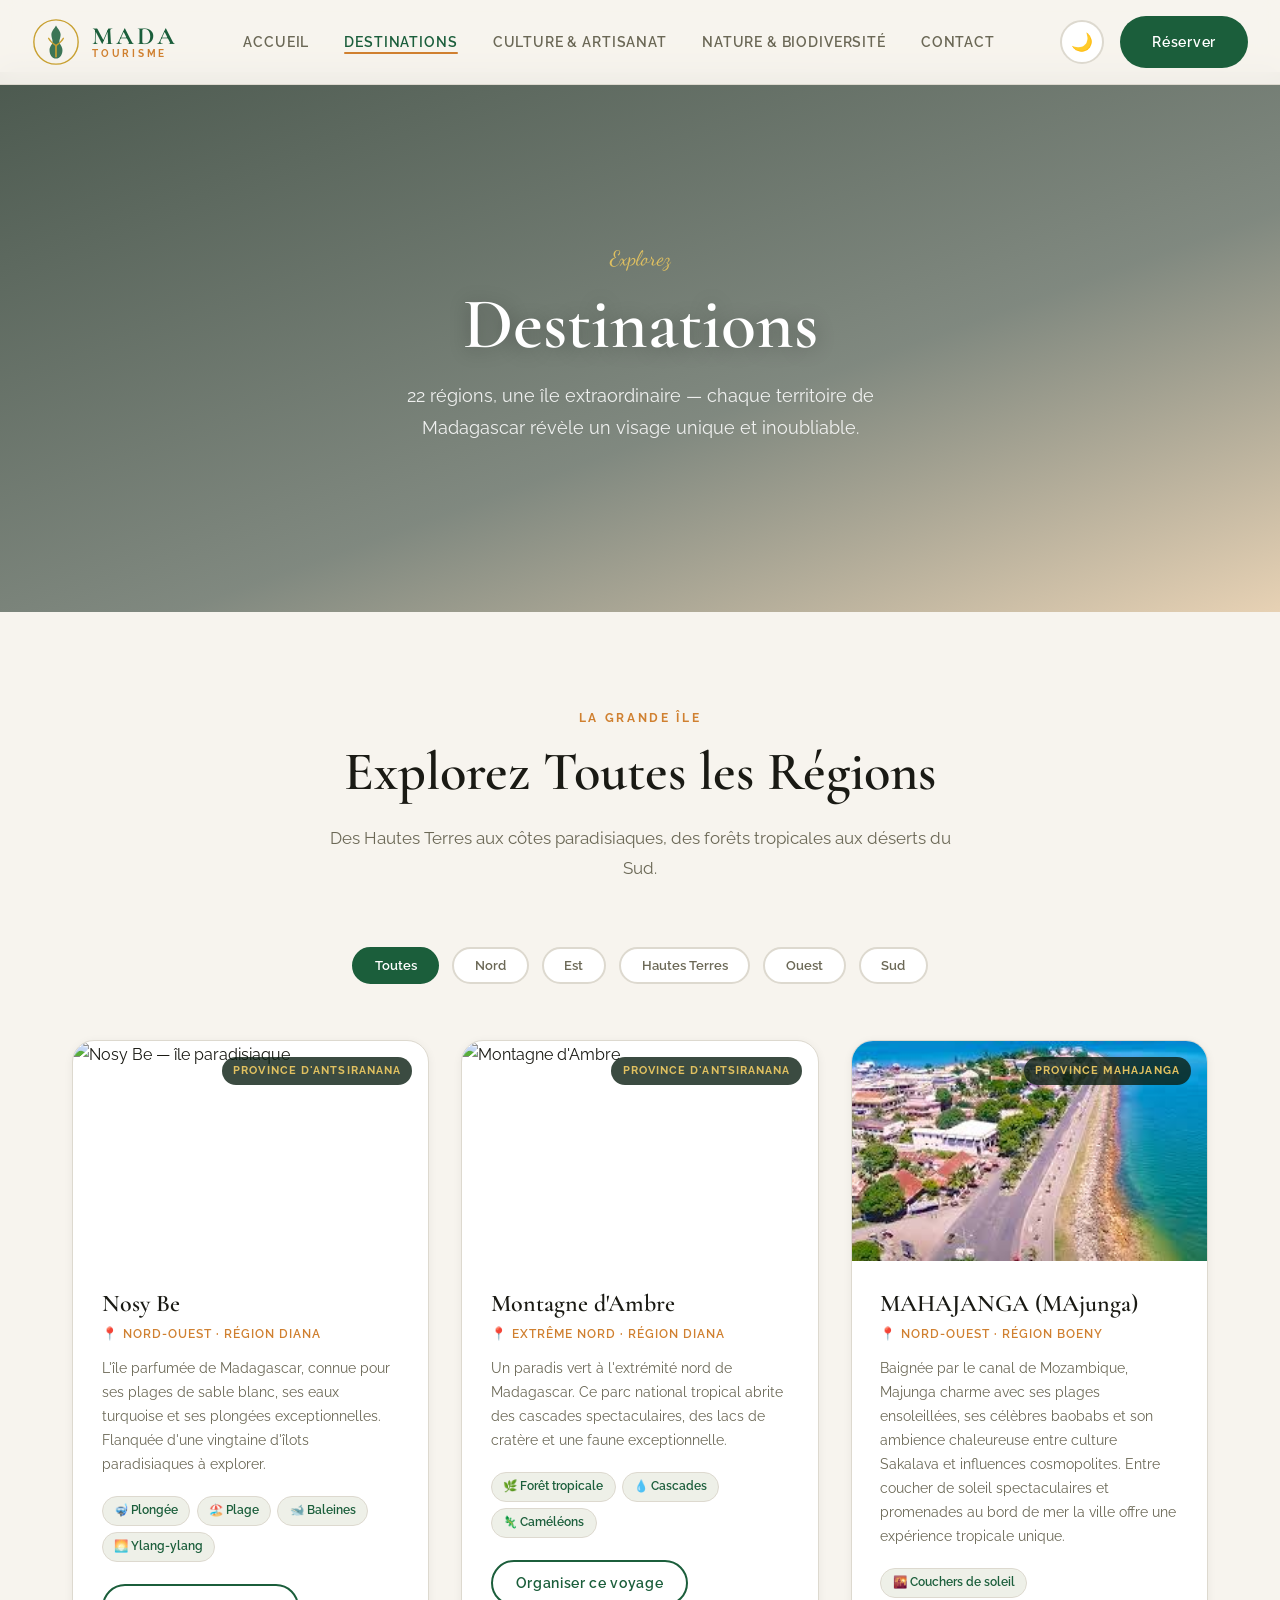
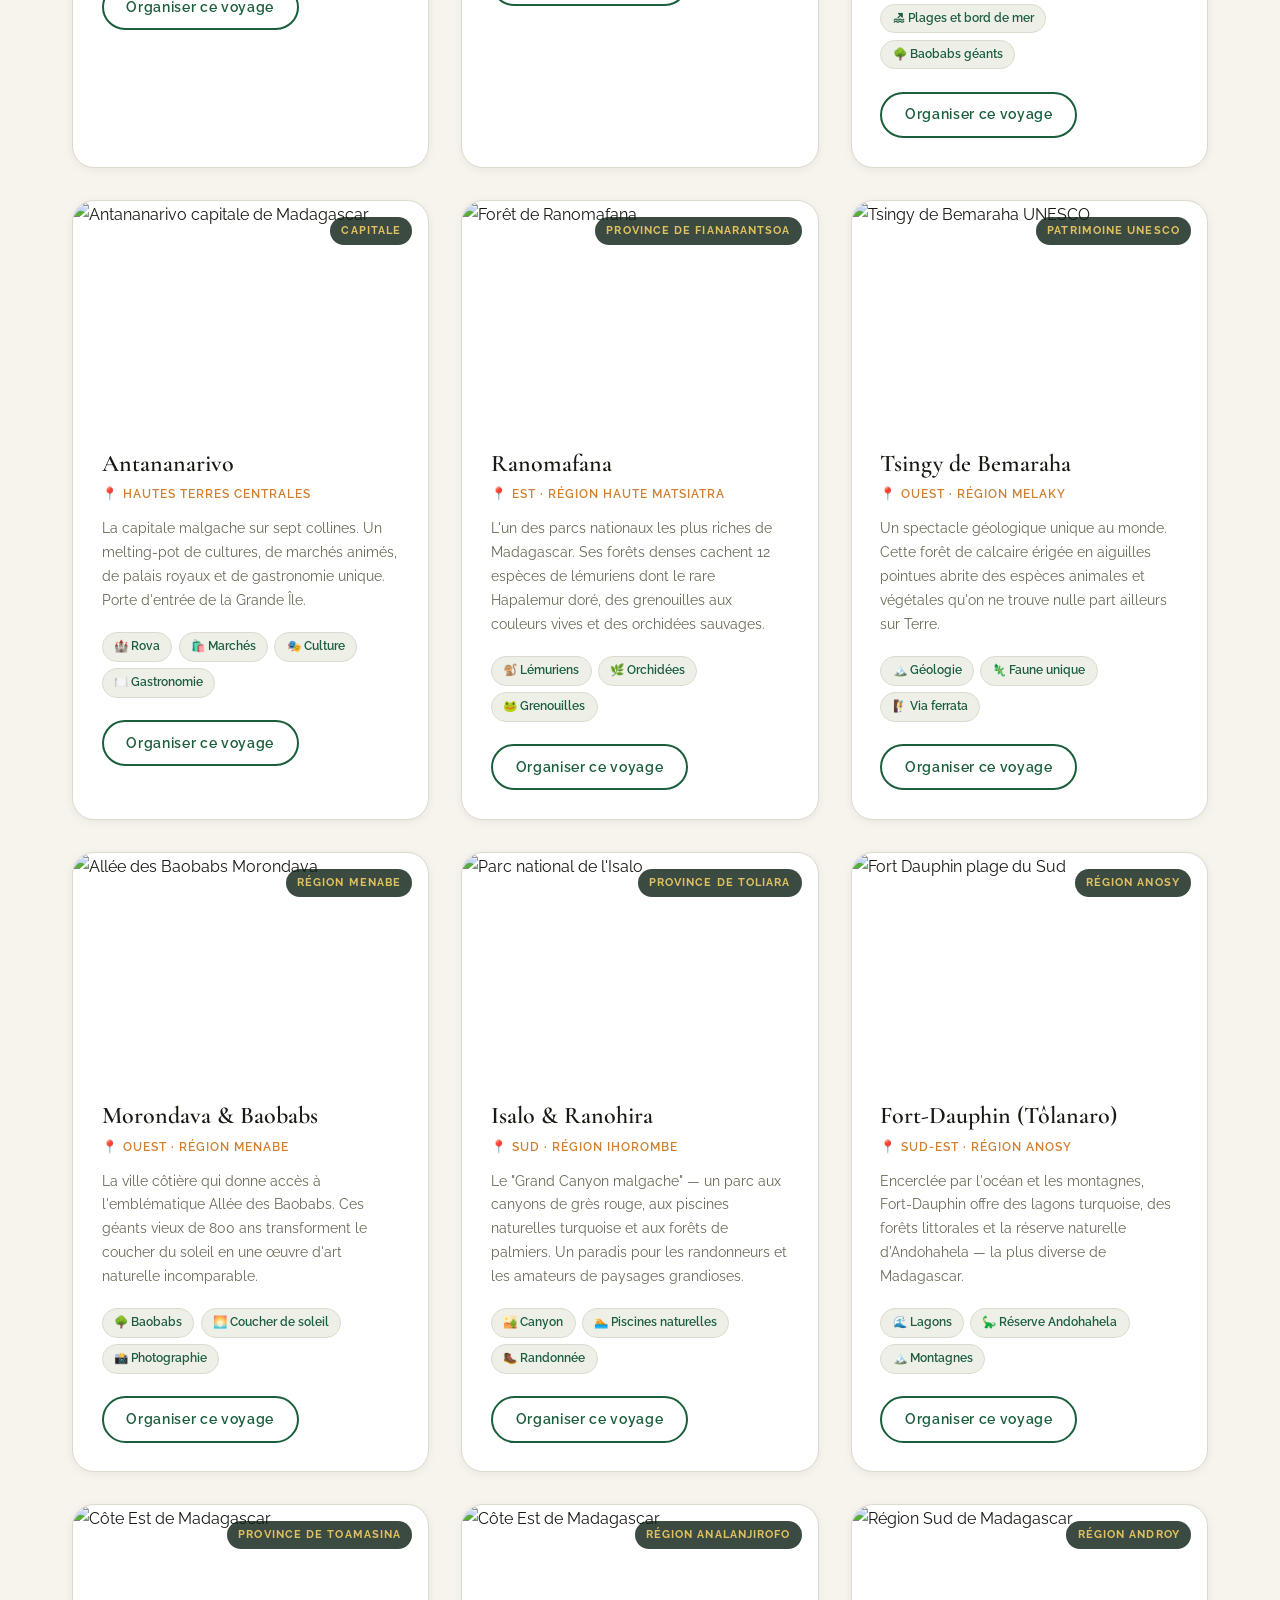
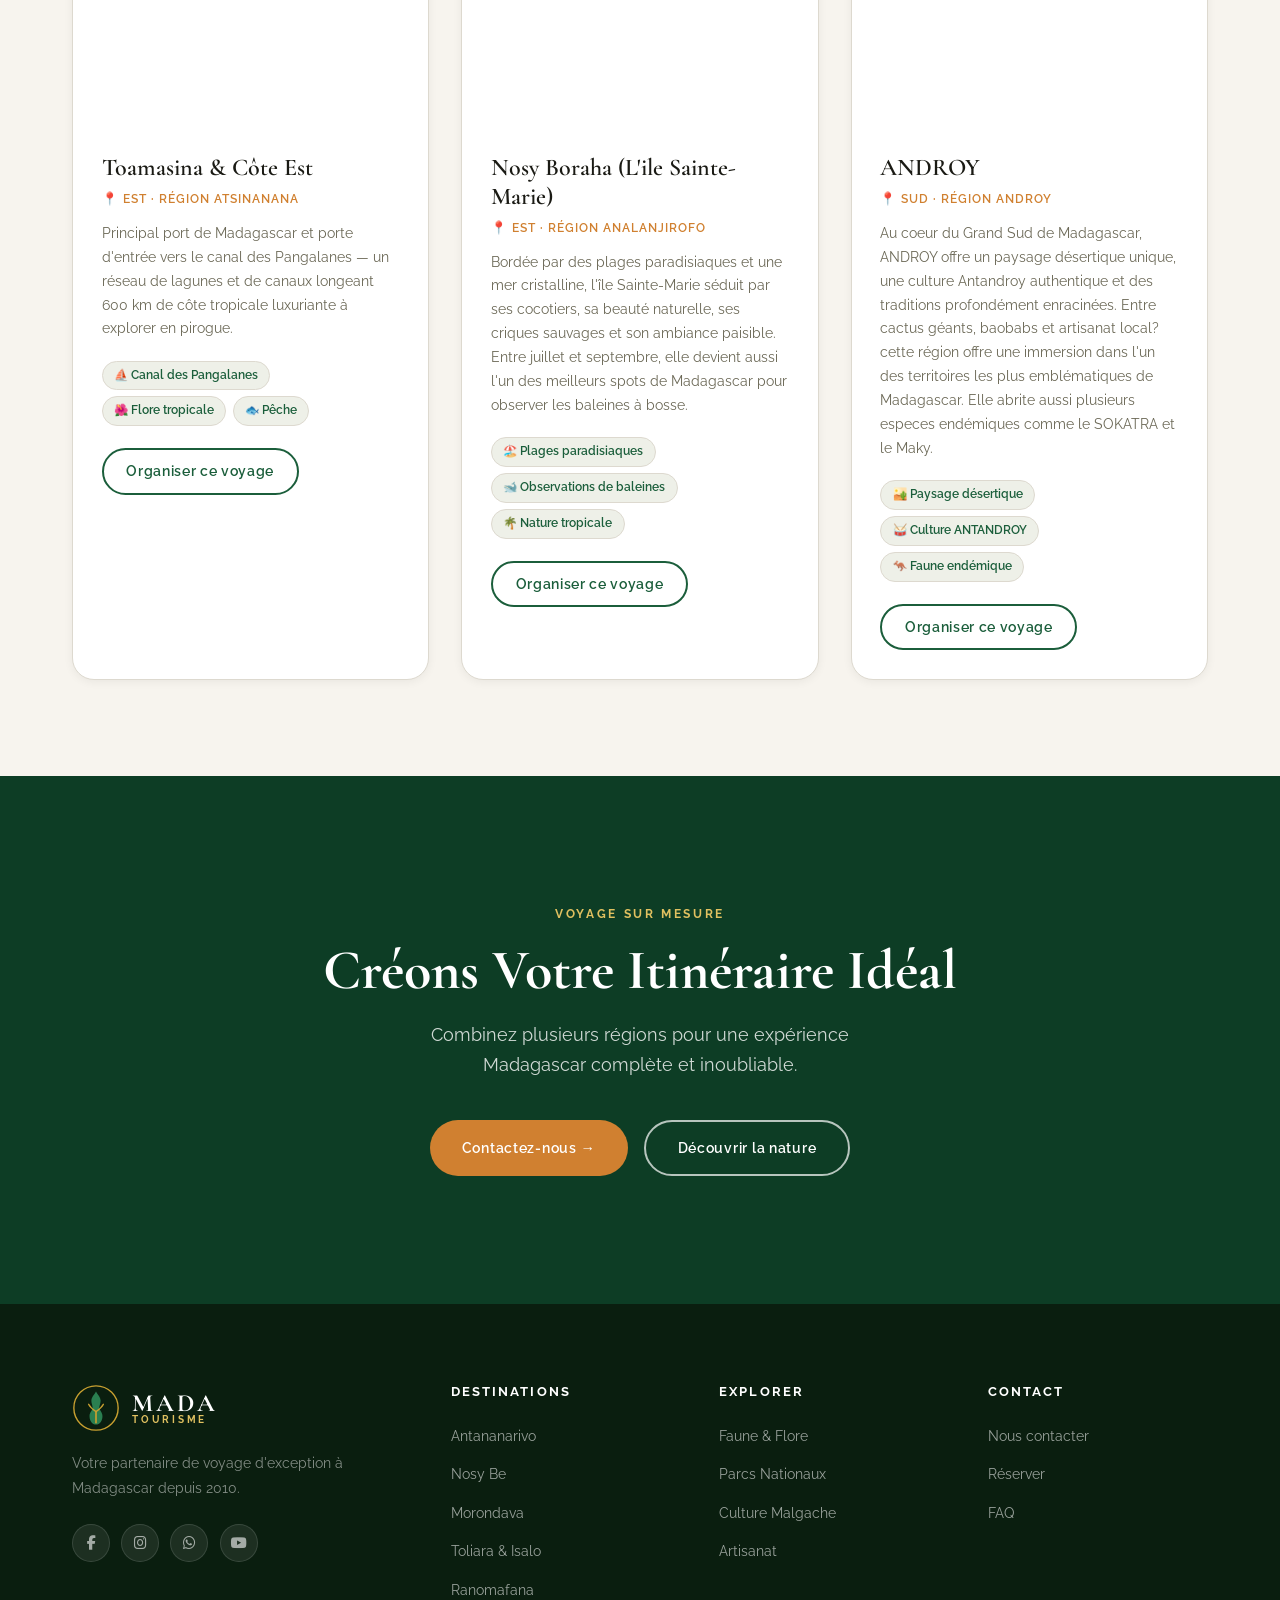
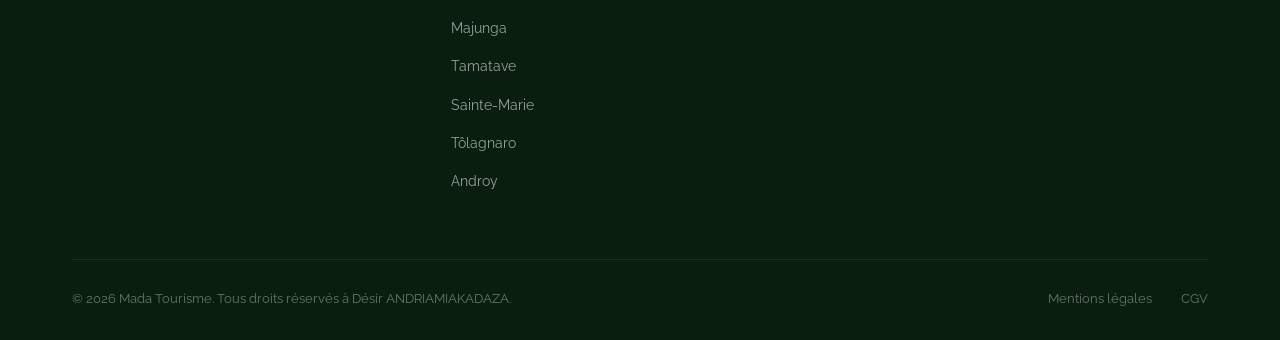
==== Destination.html @ 61770e28 "Add files via upload" ====
<!DOCTYPE html>
<html lang="fr" data-theme="light">
<head>
  <meta charset="UTF-8" />
  <meta name="viewport" content="width=device-width, initial-scale=1.0" />
  <meta name="description" content="Découvrez les 22 régions de Madagascar — paysages, cultures et aventures de chaque coin de la Grande Île." />
  <title>Destinations — Mada Tourisme</title>
  <link rel="stylesheet" href="Style.css" />
  <link rel="stylesheet" href="https://cdnjs.cloudflare.com/ajax/libs/font-awesome/6.5.0/css/all.min.css">
</head>
<body>

  <!-- ======= NAVBAR ======= -->
  <nav class="navbar">
    <div class="navbar-inner">
      <a href="index.html" class="logo">
        <svg class="logo-icon" viewBox="0 0 52 52" fill="none" xmlns="http://www.w3.org/2000/svg">
          <circle cx="26" cy="26" r="24" stroke="var(--gold)" stroke-width="1.5" fill="none"/>
          <path d="M26 8 C28 12 31 14 31 18 C31 22 29 24 30 27 C31 30 33 31 33 35 C33 40 30 44 26 44 C22 44 19 40 19 35 C19 31 21 30 22 27 C23 24 21 22 21 18 C21 14 24 12 26 8Z" fill="var(--primary)" opacity="0.85"/>
          <line x1="26" y1="42" x2="26" y2="30" stroke="var(--gold)" stroke-width="1.8" stroke-linecap="round"/>
          <path d="M26 30 C26 30 20 26 18 22" stroke="var(--gold)" stroke-width="1.5" stroke-linecap="round" fill="none"/>
          <path d="M26 30 C26 30 32 26 34 22" stroke="var(--gold)" stroke-width="1.5" stroke-linecap="round" fill="none"/>
        </svg>
        <div class="logo-text">
          <span class="logo-main">MADA</span>
          <span class="logo-sub">Tourisme</span>
        </div>
      </a>
      <ul class="nav-links">
        <li><a href="index.html">Accueil</a></li>
        <li><a href="destinations.html" class="active">Destinations</a></li>
        <li><a href="culture.html">Culture &amp; Artisanat</a></li>
        <li><a href="nature.html">Nature &amp; Biodiversité</a></li>
        <li><a href="contact.html">Contact</a></li>
      </ul>
      <div class="nav-actions">
        <button class="theme-toggle" aria-label="Mode nuit">🌙</button>
        <a href="contact.html" class="btn btn-primary">Réserver</a>
        <button class="menu-toggle"><span></span><span></span><span></span></button>
      </div>
    </div>
  </nav>

  <nav class="mobile-menu">
    <a href="index.html">Accueil</a>
    <a href="destinations.html" class="active">Destinations</a>
    <a href="culture.html">Culture &amp; Artisanat</a>
    <a href="nature.html">Nature &amp; Biodiversité</a>
    <a href="contact.html">Contact &amp; Réserver</a>
    <button class="theme-toggle" style="margin-top:1rem;">🌙</button>
  </nav>

  <!-- ======= HERO ======= -->
  <header class="page-hero">
    <div class="page-hero-bg" style="background-image:url('https://images.unsplash.com/photo-1547471080-7cc2caa01a7e?w=1920&q=85');"></div>
    <div class="page-hero-overlay"></div>
    <div class="page-hero-content">
      <span class="script-text">Explorez</span>
      <h1>Destinations</h1>
      <p>22 régions, une île extraordinaire — chaque territoire de Madagascar révèle un visage unique et inoubliable.</p>
    </div>
  </header>

  <!-- ======= REGIONS SECTION ======= -->
  <section class="regions-section">
    <div class="container">
      <div class="section-header reveal">
        <span class="section-label">La Grande Île</span>
        <h2 class="section-title">Explorez Toutes les Régions</h2>
        <p class="section-desc">Des Hautes Terres aux côtes paradisiaques, des forêts tropicales aux déserts du Sud.</p>
      </div>

      <!-- Filter Buttons -->
      <div class="regions-filter reveal">
        <button class="filter-btn active" data-filter="all">Toutes</button>
        <button class="filter-btn" data-filter="nord">Nord</button>
        <button class="filter-btn" data-filter="est">Est</button>
        <button class="filter-btn" data-filter="hautes-terres">Hautes Terres</button>
        <button class="filter-btn" data-filter="ouest">Ouest</button>
        <button class="filter-btn" data-filter="sud">Sud</button>
      </div>

      <div class="regions-grid">

        <!-- DIANA — Nosy Be -->
        <article class="region-card reveal" data-region="nord" id="nosy-be">
          <div class="region-img-wrap">
            <img src="https://images.unsplash.com/photo-1507525428034-b723cf961d3e?w=700&q=80"
                 alt="Nosy Be — île paradisiaque" class="region-img" loading="lazy" />
            <span class="region-province-badge">Province d'Antsiranana</span>
          </div>
          <div class="region-body">
            <h3 class="region-name">Nosy Be</h3>
            <p class="region-location">📍 Nord-Ouest · Région DIANA</p>
            <p class="region-desc">L'île parfumée de Madagascar, connue pour ses plages de sable blanc, ses eaux turquoise et ses plongées exceptionnelles. Flanquée d'une vingtaine d'îlots paradisiaques à explorer.</p>
            <div class="region-highlights">
              <span class="highlight-tag">🤿 Plongée</span>
              <span class="highlight-tag">🏖️ Plage</span>
              <span class="highlight-tag">🐋 Baleines</span>
              <span class="highlight-tag">🌅 Ylang-ylang</span>
            </div>
            <a href="contact.html" class="btn btn-outline-dark" style="font-size:0.85rem;padding:0.6rem 1.4rem;">Organiser ce voyage</a>
          </div>
        </article>

        <!-- Montagne d'Ambre -->
        <article class="region-card reveal reveal-delay-1" data-region="nord">
          <div class="region-img-wrap">
            <img src="https://ndaoitravel.com/wp-content/uploads/2017/12/EmiraldSea-CapAmbr-Corier21.jpg"
                 alt="Montagne d'Ambre" class="region-img" loading="lazy" />
            <span class="region-province-badge">Province d'Antsiranana</span>
          </div>
          <div class="region-body">
            <h3 class="region-name">Montagne d'Ambre</h3>
            <p class="region-location">📍 Extrême Nord · Région DIANA</p>
            <p class="region-desc">Un paradis vert à l'extrémité nord de Madagascar. Ce parc national tropical abrite des cascades spectaculaires, des lacs de cratère et une faune exceptionnelle.</p>
            <div class="region-highlights">
              <span class="highlight-tag">🌿 Forêt tropicale</span>
              <span class="highlight-tag">💧 Cascades</span>
              <span class="highlight-tag">🦎 Caméléons</span>
            </div>
            <a href="contact.html" class="btn btn-outline-dark" style="font-size:0.85rem;padding:0.6rem 1.4rem;">Organiser ce voyage</a>
          </div>
        </article>

         <!-- MAHAJANGA -->
        <article class="region-card reveal reveal-delay-1" data-region="nord">
          <div class="region-img-wrap">
            <img src="[data-uri]"
                 alt="Mahajanga" class="region-img" loading="lazy" />
            <span class="region-province-badge">Province MAHAJANGA</span>
          </div>
          <div class="region-body">
            <h3 class="region-name">MAHAJANGA (MAjunga)</h3>
            <p class="region-location">📍 Nord-Ouest · Région Boeny</p>
            <p class="region-desc">Baignée par le canal de Mozambique, Majunga charme avec ses plages ensoleillées, ses célèbres baobabs et son ambience chaleureuse entre culture Sakalava et influences cosmopolites. Entre coucher de soleil spectaculaires et promenades au bord de mer la ville offre une expérience tropicale unique.</p>
            <div class="region-highlights">
              <span class="highlight-tag">🌇 Couchers de soleil</span>
              <span class="highlight-tag">🏖 Plages et bord de mer</span>
              <span class="highlight-tag">🌳 Baobabs géants</span>
            </div>
            <a href="contact.html" class="btn btn-outline-dark" style="font-size:0.85rem;padding:0.6rem 1.4rem;">Organiser ce voyage</a>
          </div>
        </article>

        <!-- Antananarivo -->
        <article class="region-card reveal reveal-delay-2" data-region="hautes-terres">
          <div class="region-img-wrap">
            <img src="https://progranit.mg/wp-content/uploads/2015/03/Rova-Manjakamiadana-Antananarivo.jpg"
                 alt="Antananarivo capitale de Madagascar" class="region-img" loading="lazy" />
            <span class="region-province-badge">Capitale</span>
          </div>
          <div class="region-body">
            <h3 class="region-name">Antananarivo</h3>
            <p class="region-location">📍 Hautes Terres Centrales</p>
            <p class="region-desc">La capitale malgache sur sept collines. Un melting-pot de cultures, de marchés animés, de palais royaux et de gastronomie unique. Porte d'entrée de la Grande Île.</p>
            <div class="region-highlights">
              <span class="highlight-tag">🏰 Rova</span>
              <span class="highlight-tag">🛍️ Marchés</span>
              <span class="highlight-tag">🎭 Culture</span>
              <span class="highlight-tag">🍽️ Gastronomie</span>
            </div>
            <a href="contact.html" class="btn btn-outline-dark" style="font-size:0.85rem;padding:0.6rem 1.4rem;">Organiser ce voyage</a>
          </div>
        </article>

        <!-- Ranomafana -->
        <article class="region-card reveal" data-region="est">
          <div class="region-img-wrap">
            <img src="https://nws.ams3.cdn.digitaloceanspaces.com/content/5A33D1474A94741A998AA72B8C722C9B/1355-2048.webp"
                 alt="Forêt de Ranomafana" class="region-img" loading="lazy" />
            <span class="region-province-badge">Province de Fianarantsoa</span>
          </div>
          <div class="region-body">
            <h3 class="region-name">Ranomafana</h3>
            <p class="region-location">📍 Est · Région Haute Matsiatra</p>
            <p class="region-desc">L'un des parcs nationaux les plus riches de Madagascar. Ses forêts denses cachent 12 espèces de lémuriens dont le rare Hapalemur doré, des grenouilles aux couleurs vives et des orchidées sauvages.</p>
            <div class="region-highlights">
              <span class="highlight-tag">🐒 Lémuriens</span>
              <span class="highlight-tag">🌿 Orchidées</span>
              <span class="highlight-tag">🐸 Grenouilles</span>
            </div>
            <a href="contact.html" class="btn btn-outline-dark" style="font-size:0.85rem;padding:0.6rem 1.4rem;">Organiser ce voyage</a>
          </div>
        </article>

        <!-- Tsingy de Bemaraha -->
        <article class="region-card reveal reveal-delay-1" data-region="ouest" id="bemaraha">
          <div class="region-img-wrap">
            <img src="https://media.matoketours.nl/wordpress/full/iStock-516398469.jpg"
                 alt="Tsingy de Bemaraha UNESCO" class="region-img" loading="lazy" />
            <span class="region-province-badge">Patrimoine UNESCO</span>
          </div>
          <div class="region-body">
            <h3 class="region-name">Tsingy de Bemaraha</h3>
            <p class="region-location">📍 Ouest · Région Melaky</p>
            <p class="region-desc">Un spectacle géologique unique au monde. Cette forêt de calcaire érigée en aiguilles pointues abrite des espèces animales et végétales qu'on ne trouve nulle part ailleurs sur Terre.</p>
            <div class="region-highlights">
              <span class="highlight-tag">🏔️ Géologie</span>
              <span class="highlight-tag">🦎 Faune unique</span>
              <span class="highlight-tag">🧗 Via ferrata</span>
            </div>
            <a href="contact.html" class="btn btn-outline-dark" style="font-size:0.85rem;padding:0.6rem 1.4rem;">Organiser ce voyage</a>
          </div>
        </article>

        <!-- Morondava & Baobabs -->
        <article class="region-card reveal reveal-delay-2" data-region="ouest" id="morondava">
          <div class="region-img-wrap">
            <img src="https://afroculture.net/wp-content/uploads/2018/02/lall%C3%A9e-des-baobabs-madagascar.jpg"
                 alt="Allée des Baobabs Morondava" class="region-img" loading="lazy" />
            <span class="region-province-badge">Région Menabe</span>
          </div>
          <div class="region-body">
            <h3 class="region-name">Morondava &amp; Baobabs</h3>
            <p class="region-location">📍 Ouest · Région Menabe</p>
            <p class="region-desc">La ville côtière qui donne accès à l'emblématique Allée des Baobabs. Ces géants vieux de 800 ans transforment le coucher du soleil en une œuvre d'art naturelle incomparable.</p>
            <div class="region-highlights">
              <span class="highlight-tag">🌳 Baobabs</span>
              <span class="highlight-tag">🌅 Coucher de soleil</span>
              <span class="highlight-tag">📸 Photographie</span>
            </div>
            <a href="contact.html" class="btn btn-outline-dark" style="font-size:0.85rem;padding:0.6rem 1.4rem;">Organiser ce voyage</a>
          </div>
        </article>

        <!-- Isalo -->
        <article class="region-card reveal" data-region="sud">
          <div class="region-img-wrap">
            <img src="https://www.africansafaris.co.nz/wp-content/uploads/Isalo_National_Park-3.jpg"
                 alt="Parc national de l'Isalo" class="region-img" loading="lazy" />
            <span class="region-province-badge">Province de Toliara</span>
          </div>
          <div class="region-body">
            <h3 class="region-name">Isalo &amp; Ranohira</h3>
            <p class="region-location">📍 Sud · Région Ihorombe</p>
            <p class="region-desc">Le "Grand Canyon malgache" — un parc aux canyons de grès rouge, aux piscines naturelles turquoise et aux forêts de palmiers. Un paradis pour les randonneurs et les amateurs de paysages grandioses.</p>
            <div class="region-highlights">
              <span class="highlight-tag">🏜️ Canyon</span>
              <span class="highlight-tag">🏊 Piscines naturelles</span>
              <span class="highlight-tag">🥾 Randonnée</span>
            </div>
            <a href="contact.html" class="btn btn-outline-dark" style="font-size:0.85rem;padding:0.6rem 1.4rem;">Organiser ce voyage</a>
          </div>
        </article>

        <!-- Fort Dauphin / Anosy -->
        <article class="region-card reveal reveal-delay-1" data-region="sud">
          <div class="region-img-wrap">
            <img src="https://dadamanga.mg/wp-content/uploads/2022/04/FortDauphin-1536x864-1.jpg"
                 alt="Fort Dauphin plage du Sud" class="region-img" loading="lazy" />
            <span class="region-province-badge">Région Anosy</span>
          </div>
          <div class="region-body">
            <h3 class="region-name">Fort-Dauphin (Tôlanaro)</h3>
            <p class="region-location">📍 Sud-Est · Région Anosy</p>
            <p class="region-desc">Encerclée par l'océan et les montagnes, Fort-Dauphin offre des lagons turquoise, des forêts littorales et la réserve naturelle d'Andohahela — la plus diverse de Madagascar.</p>
            <div class="region-highlights">
              <span class="highlight-tag">🌊 Lagons</span>
              <span class="highlight-tag">🦕 Réserve Andohahela</span>
              <span class="highlight-tag">🏔️ Montagnes</span>
            </div>
            <a href="contact.html" class="btn btn-outline-dark" style="font-size:0.85rem;padding:0.6rem 1.4rem;">Organiser ce voyage</a>
          </div>
        </article>

        <!-- Toamasina / Côte Est -->
        <article class="region-card reveal reveal-delay-2" data-region="est">
          <div class="region-img-wrap">
            <img src="https://www.tamatavetsara.com/wp-content/uploads/2021/08/DJI_0676-260x250.jpg"
                 alt="Côte Est de Madagascar" class="region-img" loading="lazy" />
            <span class="region-province-badge">Province de Toamasina</span>
          </div>
          <div class="region-body">
            <h3 class="region-name">Toamasina &amp; Côte Est</h3>
            <p class="region-location">📍 Est · Région Atsinanana</p>
            <p class="region-desc">Principal port de Madagascar et porte d'entrée vers le canal des Pangalanes — un réseau de lagunes et de canaux longeant 600 km de côte tropicale luxuriante à explorer en pirogue.</p>
            <div class="region-highlights">
              <span class="highlight-tag">⛵ Canal des Pangalanes</span>
              <span class="highlight-tag">🌺 Flore tropicale</span>
              <span class="highlight-tag">🐟 Pêche</span>
            </div>
            <a href="contact.html" class="btn btn-outline-dark" style="font-size:0.85rem;padding:0.6rem 1.4rem;">Organiser ce voyage</a>
          </div>
        </article>

           <!-- Ile Sainte-Marie -->
        <article class="region-card reveal reveal-delay-2" data-region="est">
          <div class="region-img-wrap">
            <img src="https://www.booking-hotel-madagascar.com/wp-content/uploads/2017/12/sainte-marie-madagascar.jpg"
                 alt="Côte Est de Madagascar" class="region-img" loading="lazy" />
            <span class="region-province-badge">Région Analanjirofo</span>
          </div>
          <div class="region-body">
            <h3 class="region-name">Nosy Boraha (L'ile Sainte-Marie) </h3>
            <p class="region-location">📍 Est · Région Analanjirofo</p>
            <p class="region-desc">Bordée par des plages paradisiaques et une mer cristalline, l'île Sainte-Marie séduit par ses cocotiers, sa beauté naturelle, ses criques sauvages et son ambiance paisible. Entre juillet et septembre, elle devient aussi l'un des meilleurs spots de Madagascar pour observer les baleines à bosse. </p>
            <div class="region-highlights">
              <span class="highlight-tag">🏖️ Plages paradisiaques</span>
              <span class="highlight-tag">🐋 Observations de baleines</span>
              <span class="highlight-tag">🌴 Nature tropicale</span>
            </div>
            <a href="contact.html" class="btn btn-outline-dark" style="font-size:0.85rem;padding:0.6rem 1.4rem;">Organiser ce voyage</a>
          </div>
        </article>

           <!-- Région ANDROY -->
        <article class="region-card reveal reveal-delay-2" data-region="est">
          <div class="region-img-wrap">
            <img src="https://www.tracedirecte.com/media/original_images/lemurien-queue-blanche.jpg.1920x1200_q85_format-jpg_upscale.jpg"
                 alt="Région Sud de Madagascar" class="region-img" loading="lazy" />
            <span class="region-province-badge">Région ANDROY</span>
          </div>
          <div class="region-body">
            <h3 class="region-name">ANDROY </h3>
            <p class="region-location">📍 Sud · Région ANDROY</p>
            <p class="region-desc">Au coeur du Grand Sud de Madagascar, ANDROY offre un paysage désertique unique, une culture Antandroy authentique et des traditions profondément enracinées. Entre cactus géants, baobabs et artisanat local? cette région offre une immersion dans l'un des territoires  les plus emblématiques de Madagascar. Elle abrite aussi plusieurs especes endémiques comme le SOKATRA et le Maky. </p>
            <div class="region-highlights">
              <span class="highlight-tag">🏜️ Paysage désertique</span>
              <span class="highlight-tag">🥁 Culture ANTANDROY</span>
              <span class="highlight-tag">🦘 Faune endémique</span>
            </div>
            <a href="contact.html" class="btn btn-outline-dark" style="font-size:0.85rem;padding:0.6rem 1.4rem;">Organiser ce voyage</a>
          </div>
        </article>
        
        
      </div>
    </div>
  </section>

  <!-- ======= CTA ======= -->
  <section class="cta-section">
    <div class="cta-bg"></div>
    <div class="container">
      <div class="cta-content reveal">
        <span class="section-label" style="color:var(--gold-lt);">Voyage sur mesure</span>
        <h2>Créons Votre Itinéraire Idéal</h2>
        <p>Combinez plusieurs régions pour une expérience Madagascar complète et inoubliable.</p>
        <div class="cta-btns">
          <a href="contact.html" class="btn btn-secondary">Contactez-nous →</a>
          <a href="nature.html" class="btn btn-outline">Découvrir la nature</a>
        </div>
      </div>
    </div>
  </section>

  <!-- ======= FOOTER ======= -->
  <footer class="footer">
    <div class="container">
      <div class="footer-grid">
        <div class="footer-brand">
          <a href="index.html" class="logo">
            <svg class="logo-icon" viewBox="0 0 52 52" fill="none" xmlns="http://www.w3.org/2000/svg">
              <circle cx="26" cy="26" r="24" stroke="#C8A030" stroke-width="1.5" fill="none"/>
              <path d="M26 8 C28 12 31 14 31 18 C31 22 29 24 30 27 C31 30 33 31 33 35 C33 40 30 44 26 44 C22 44 19 40 19 35 C19 31 21 30 22 27 C23 24 21 22 21 18 C21 14 24 12 26 8Z" fill="#2D8A58" opacity="0.9"/>
              <line x1="26" y1="42" x2="26" y2="30" stroke="#C8A030" stroke-width="1.8" stroke-linecap="round"/>
              <path d="M26 30 C26 30 20 26 18 22" stroke="#C8A030" stroke-width="1.5" stroke-linecap="round" fill="none"/>
              <path d="M26 30 C26 30 32 26 34 22" stroke="#C8A030" stroke-width="1.5" stroke-linecap="round" fill="none"/>
            </svg>
            <div class="logo-text">
              <span class="logo-main">MADA</span>
              <span class="logo-sub">Tourisme</span>
            </div>
          </a>
          <p>Votre partenaire de voyage d'exception à Madagascar depuis 2010.</p>
          <div class="footer-social">
            <a href="https://facebook.com/Désir Dazman" target="_blank" class="social-link">
<i class="fab fa-facebook-f"></i>
</a>
<a href="https://instagram.com/desir_dazman" target="_blank" class="social-link">
<i class="fab fa-instagram"></i>
</a>
<a href="https://wa.me/261381164942" target="_blank" class="social-link">
<i class="fab fa-whatsapp"></i>
</a>
<a href="https://youtube.com/EdsirDazman" target="_blank" class="social-link">
<i class="fab fa-youtube"></i>
</a>
          </div>
        </div>
        <div class="footer-col">
          <h4>Destinations</h4>
          <ul>
            <li><a href="#">Antananarivo</a></li>
            <li><a href="#">Nosy Be</a></li>
            <li><a href="#">Morondava</a></li>
            <li><a href="#">Toliara &amp; Isalo</a></li>
            <li><a href="#">Ranomafana</a></li>
            <li><a href="#">Majunga</a></li>
            <li><a href="#">Tamatave</a></li>
            <li><a href="#">Sainte-Marie</a></li>
            <li><a href="#">Tôlagnaro</a></li>
            <li><a href="#">Androy</a></li>
          </ul>
        </div>
        <div class="footer-col">
          <h4>Explorer</h4>
          <ul>
            <li><a href="nature.html">Faune &amp; Flore</a></li>
            <li><a href="nature.html">Parcs Nationaux</a></li>
            <li><a href="culture.html">Culture Malgache</a></li>
            <li><a href="culture.html">Artisanat</a></li>
          </ul>
        </div>
        <div class="footer-col">
          <h4>Contact</h4>
          <ul>
            <li><a href="contact.html">Nous contacter</a></li>
            <li><a href="contact.html">Réserver</a></li>
            <li><a href="contact.html#faq">FAQ</a></li>
          </ul>
        </div>
      </div>
      <div class="footer-bottom">
        <span>&copy; 2026 Mada Tourisme. Tous droits réservés à Désir ANDRIAMIAKADAZA.</span>
        <div class="footer-bottom-links">
          <a href="#">Mentions légales</a>
          <a href="#">CGV</a>
        </div>
      </div>
    </div>
  </footer>

  <script src="JS.js"></script>
</body>
</html>
---- Style.css ----
/* ============================================================
   MADA TOURISME — Main Stylesheet
   ============================================================ */

@import url('https://fonts.googleapis.com/css2?family=Cormorant+Garamond:ital,wght@0,300;0,400;0,600;0,700;1,400;1,600&family=Raleway:wght@300;400;500;600;700;800&family=Dancing+Script:wght@600;700&display=swap');

/* ============================================================
   CSS VARIABLES — LIGHT MODE (DEFAULT)
   ============================================================ */
:root {
  --bg:           #F7F4EE;
  --bg-alt:       #EEF0E8;
  --bg-card:      #FFFFFF;
  --bg-card2:     #F2EFE8;
  --text:         #1A1A14;
  --text-muted:   #6B6856;
  --text-light:   #9E9B88;
  --primary:      #1B5E3B;
  --primary-dk:   #0D3D25;
  --primary-lt:   #2D8A58;
  --secondary:    #D08030;
  --secondary-lt: #E8A050;
  --accent:       #C44B2C;
  --gold:         #C8A030;
  --gold-lt:      #E0C060;
  --nav-bg:       rgba(247,244,238,0.95);
  --border:       #DDD9CF;
  --shadow-sm:    0 2px 10px rgba(0,0,0,0.06);
  --shadow:       0 6px 28px rgba(0,0,0,0.10);
  --shadow-lg:    0 12px 52px rgba(0,0,0,0.14);
  --radius:       14px;
  --radius-lg:    22px;
  --ease:         cubic-bezier(0.25, 0.46, 0.45, 0.94);
  --font-display: 'Cormorant Garamond', Georgia, serif;
  --font-body:    'Raleway', sans-serif;
  --font-script:  'Dancing Script', cursive;
}

/* ============================================================
   CSS VARIABLES — DARK MODE
   ============================================================ */
[data-theme="dark"] {
  --bg:           #0A1810;
  --bg-alt:       #0F2018;
  --bg-card:      #142A1C;
  --bg-card2:     #1A3325;
  --text:         #EDE9DF;
  --text-muted:   #9A9878;
  --text-light:   #6A6A52;
  --primary:      #50C080;
  --primary-dk:   #3A9A60;
  --primary-lt:   #70D090;
  --secondary:    #E09A48;
  --secondary-lt: #ECAC60;
  --accent:       #E05A38;
  --gold:         #D8B848;
  --gold-lt:      #E8CC70;
  --nav-bg:       rgba(10,24,16,0.97);
  --border:       #25402E;
  --shadow-sm:    0 2px 10px rgba(0,0,0,0.30);
  --shadow:       0 6px 28px rgba(0,0,0,0.42);
  --shadow-lg:    0 12px 52px rgba(0,0,0,0.55);
}

/* ============================================================
   RESET & BASE
   ============================================================ */
*, *::before, *::after { box-sizing: border-box; margin: 0; padding: 0; }

html {
  scroll-behavior: smooth;
  font-size: 16px;
}

body {
  font-family: var(--font-body);
  background-color: var(--bg);
  color: var(--text);
  line-height: 1.7;
  transition: background-color 0.4s var(--ease), color 0.4s var(--ease);
  overflow-x: hidden;
}

img { max-width: 100%; height: auto; display: block; }
a { text-decoration: none; color: inherit; }
ul { list-style: none; }
button { cursor: pointer; font-family: var(--font-body); }
input, textarea, select {
  font-family: var(--font-body);
  font-size: 1rem;
}

/* ============================================================
   TYPOGRAPHY
   ============================================================ */
h1, h2, h3, h4, h5 {
  font-family: var(--font-display);
  line-height: 1.2;
  color: var(--text);
}

.script-text {
  font-family: var(--font-script);
  color: var(--secondary);
  font-size: 1.3em;
}

/* ============================================================
   UTILITIES
   ============================================================ */
.container {
  max-width: 1200px;
  margin: 0 auto;
  padding: 0 2rem;
}

.section-header {
  text-align: center;
  margin-bottom: 4rem;
}

.section-label {
  font-family: var(--font-body);
  font-size: 0.75rem;
  font-weight: 700;
  letter-spacing: 0.22em;
  text-transform: uppercase;
  color: var(--secondary);
  display: block;
  margin-bottom: 0.8rem;
}

.section-title {
  font-family: var(--font-display);
  font-size: clamp(2rem, 5vw, 3.4rem);
  font-weight: 600;
  color: var(--text);
  line-height: 1.15;
}

.section-desc {
  max-width: 640px;
  margin: 1.2rem auto 0;
  color: var(--text-muted);
  font-size: 1.05rem;
  line-height: 1.8;
}

.btn {
  display: inline-flex;
  align-items: center;
  gap: 0.5rem;
  padding: 0.85rem 2rem;
  border-radius: 50px;
  font-weight: 600;
  font-size: 0.9rem;
  letter-spacing: 0.05em;
  transition: all 0.3s var(--ease);
  border: none;
}

.btn-primary {
  background: var(--primary);
  color: #fff;
}
.btn-primary:hover {
  background: var(--primary-dk);
  transform: translateY(-2px);
  box-shadow: var(--shadow);
}

.btn-secondary {
  background: var(--secondary);
  color: #fff;
}
.btn-secondary:hover {
  background: var(--secondary-lt);
  transform: translateY(-2px);
  box-shadow: var(--shadow);
}

.btn-outline {
  background: transparent;
  color: #fff;
  border: 2px solid rgba(255,255,255,0.7);
}
.btn-outline:hover {
  background: rgba(255,255,255,0.12);
  border-color: #fff;
  transform: translateY(-2px);
}

.btn-outline-dark {
  background: transparent;
  color: var(--primary);
  border: 2px solid var(--primary);
}
.btn-outline-dark:hover {
  background: var(--primary);
  color: #fff;
  transform: translateY(-2px);
}

.text-gold { color: var(--gold); }
.text-primary { color: var(--primary); }
.text-secondary { color: var(--secondary); }

/* Reveal animation */
.reveal {
  opacity: 0;
  transform: translateY(35px);
  transition: opacity 0.75s var(--ease), transform 0.75s var(--ease);
}
.reveal.visible {
  opacity: 1;
  transform: translateY(0);
}
.reveal-delay-1 { transition-delay: 0.1s; }
.reveal-delay-2 { transition-delay: 0.2s; }
.reveal-delay-3 { transition-delay: 0.3s; }
.reveal-delay-4 { transition-delay: 0.4s; }
.reveal-delay-5 { transition-delay: 0.5s; }

/* ============================================================
   LOGO
   ============================================================ */
.logo {
  display: flex;
  align-items: center;
  gap: 0.75rem;
  text-decoration: none;
}

.logo-icon {
  width: 48px;
  height: 48px;
  flex-shrink: 0;
}

.logo-text {
  display: flex;
  flex-direction: column;
  line-height: 1;
}

.logo-main {
  font-family: var(--font-display);
  font-size: 1.55rem;
  font-weight: 700;
  letter-spacing: 0.12em;
  color: var(--primary);
  transition: color 0.3s;
}

.logo-sub {
  font-family: var(--font-body);
  font-size: 0.62rem;
  font-weight: 700;
  letter-spacing: 0.28em;
  text-transform: uppercase;
  color: var(--secondary);
}

/* ============================================================
   NAVIGATION
   ============================================================ */
.navbar {
  position: fixed;
  top: 0;
  left: 0;
  right: 0;
  z-index: 1000;
  background: var(--nav-bg);
  backdrop-filter: blur(12px);
  -webkit-backdrop-filter: blur(12px);
  border-bottom: 1px solid var(--border);
  transition: background 0.4s, box-shadow 0.4s, border-color 0.4s;
}

.navbar.scrolled {
  box-shadow: var(--shadow);
}

.navbar-inner {
  display: flex;
  align-items: center;
  justify-content: space-between;
  padding: 1rem 2rem;
  max-width: 1300px;
  margin: 0 auto;
}

.nav-links {
  display: flex;
  align-items: center;
  gap: 2.2rem;
}

.nav-links a {
  font-size: 0.88rem;
  font-weight: 600;
  letter-spacing: 0.06em;
  text-transform: uppercase;
  color: var(--text-muted);
  position: relative;
  transition: color 0.3s;
}

.nav-links a::after {
  content: '';
  position: absolute;
  bottom: -4px;
  left: 0;
  width: 0;
  height: 2px;
  background: var(--secondary);
  border-radius: 2px;
  transition: width 0.3s var(--ease);
}

.nav-links a:hover,
.nav-links a.active {
  color: var(--primary);
}

.nav-links a:hover::after,
.nav-links a.active::after {
  width: 100%;
}

.nav-actions {
  display: flex;
  align-items: center;
  gap: 1rem;
}

/* Theme Toggle */
.theme-toggle {
  width: 44px;
  height: 44px;
  border-radius: 50%;
  border: 2px solid var(--border);
  background: var(--bg-card);
  color: var(--text);
  display: flex;
  align-items: center;
  justify-content: center;
  font-size: 1.1rem;
  transition: all 0.3s;
}

.theme-toggle:hover {
  border-color: var(--primary);
  color: var(--primary);
  transform: rotate(20deg);
}

/* Mobile Menu Button */
.menu-toggle {
  display: none;
  flex-direction: column;
  gap: 5px;
  width: 34px;
  background: none;
  border: none;
  padding: 4px;
}

.menu-toggle span {
  display: block;
  height: 2.5px;
  background: var(--text);
  border-radius: 2px;
  transition: all 0.35s var(--ease);
}

.menu-toggle.open span:nth-child(1) {
  transform: translateY(7.5px) rotate(45deg);
}
.menu-toggle.open span:nth-child(2) {
  opacity: 0;
  transform: scaleX(0);
}
.menu-toggle.open span:nth-child(3) {
  transform: translateY(-7.5px) rotate(-45deg);
}

/* ============================================================
   HERO SECTIONS (non-homepage)
   ============================================================ */
.page-hero {
  position: relative;
  height: 60vh;
  min-height: 420px;
  display: flex;
  align-items: center;
  justify-content: center;
  text-align: center;
  overflow: hidden;
  margin-top: 72px;
}

.page-hero-bg {
  position: absolute;
  inset: 0;
  background-size: cover;
  background-position: center;
  transform: scale(1.06);
  transition: transform 8s ease;
}

.page-hero:hover .page-hero-bg {
  transform: scale(1.0);
}

.page-hero-overlay {
  position: absolute;
  inset: 0;
  background: linear-gradient(
    160deg,
    rgba(10, 30, 18, 0.72) 0%,
    rgba(10, 30, 18, 0.50) 60%,
    rgba(190, 120, 30, 0.28) 100%
  );
}

.page-hero-content {
  position: relative;
  z-index: 2;
  color: #fff;
  padding: 2rem;
}

.page-hero-content .script-text {
  color: var(--gold-lt);
}

.page-hero-content h1 {
  color: #fff;
  font-size: clamp(2.5rem, 6vw, 4.5rem);
  font-weight: 600;
  margin: 0.3rem 0;
  text-shadow: 0 2px 20px rgba(0,0,0,0.3);
}

.page-hero-content p {
  font-size: 1.15rem;
  opacity: 0.88;
  max-width: 540px;
  margin: 0.8rem auto 0;
}

/* ============================================================
   HOMEPAGE — SLIDESHOW HERO
   ============================================================ */
.slideshow-hero {
  position: relative;
  height: 100vh;
  min-height: 600px;
  overflow: hidden;
  margin-top: 72px;
}

.slide {
  position: absolute;
  inset: 0;
  opacity: 0;
  transition: opacity 1.2s ease;
  background-size: cover;
  background-position: center;
}

.slide.active {
  opacity: 1;
}

.slide-overlay {
  position: absolute;
  inset: 0;
  background: linear-gradient(
    135deg,
    rgba(10, 30, 18, 0.70) 0%,
    rgba(10, 30, 18, 0.40) 50%,
    rgba(180, 110, 25, 0.22) 100%
  );
}

.slide-content {
  position: absolute;
  bottom: 18%;
  left: 50%;
  transform: translateX(-50%);
  text-align: center;
  color: #fff;
  width: 90%;
  max-width: 780px;
  z-index: 2;
}

.slide-content .slide-label {
  font-size: 0.75rem;
  font-weight: 700;
  letter-spacing: 0.26em;
  text-transform: uppercase;
  color: var(--gold-lt);
  display: block;
  margin-bottom: 0.8rem;
  opacity: 0;
  transform: translateY(20px);
  transition: all 0.7s var(--ease) 0.2s;
}

.slide-content h2 {
  font-family: var(--font-display);
  font-size: clamp(2.4rem, 7vw, 5rem);
  font-weight: 600;
  color: #fff;
  text-shadow: 0 3px 24px rgba(0,0,0,0.35);
  margin-bottom: 0.8rem;
  opacity: 0;
  transform: translateY(30px);
  transition: all 0.8s var(--ease) 0.35s;
}

.slide-content p {
  font-size: 1.1rem;
  opacity: 0;
  transform: translateY(20px);
  transition: all 0.7s var(--ease) 0.5s;
  max-width: 560px;
  margin: 0 auto 1.8rem;
  line-height: 1.7;
}

.slide-content .slide-btn {
  opacity: 0;
  transform: translateY(20px);
  transition: all 0.7s var(--ease) 0.65s;
}

.slide.active .slide-label,
.slide.active h2,
.slide.active p,
.slide.active .slide-btn {
  opacity: 1;
  transform: translateY(0);
}
.slide.active p { opacity: 0.88; }

/* Slideshow Controls */
.slideshow-controls {
  position: absolute;
  bottom: 6%;
  left: 50%;
  transform: translateX(-50%);
  z-index: 10;
  display: flex;
  align-items: center;
  gap: 1rem;
}

.slide-dot {
  width: 8px;
  height: 8px;
  border-radius: 50%;
  background: rgba(255,255,255,0.4);
  border: none;
  transition: all 0.3s;
  padding: 0;
}

.slide-dot.active {
  width: 28px;
  border-radius: 4px;
  background: var(--gold-lt);
}

.slide-arrow {
  position: absolute;
  top: 50%;
  transform: translateY(-50%);
  z-index: 10;
  width: 52px;
  height: 52px;
  border-radius: 50%;
  background: rgba(255,255,255,0.12);
  border: 2px solid rgba(255,255,255,0.35);
  color: #fff;
  font-size: 1.3rem;
  display: flex;
  align-items: center;
  justify-content: center;
  transition: all 0.3s;
}

.slide-arrow:hover {
  background: rgba(255,255,255,0.22);
  border-color: rgba(255,255,255,0.7);
  transform: translateY(-50%) scale(1.05);
}

.slide-arrow.prev { left: 2rem; }
.slide-arrow.next { right: 2rem; }

/* Scroll indicator */
.scroll-indicator {
  position: absolute;
  bottom: 2.5rem;
  right: 2.5rem;
  z-index: 10;
  display: flex;
  flex-direction: column;
  align-items: center;
  gap: 0.5rem;
  color: rgba(255,255,255,0.6);
  font-size: 0.7rem;
  font-weight: 600;
  letter-spacing: 0.15em;
  text-transform: uppercase;
  writing-mode: vertical-rl;
}

.scroll-line {
  width: 1px;
  height: 60px;
  background: linear-gradient(to bottom, transparent, rgba(255,255,255,0.6));
  animation: scrollPulse 2s ease infinite;
}

@keyframes scrollPulse {
  0%, 100% { opacity: 1; height: 60px; }
  50% { opacity: 0.4; height: 30px; }
}

/* ============================================================
   HOME — WELCOME SECTION
   ============================================================ */
.welcome-section {
  padding: 7rem 0;
  background: var(--bg);
  overflow: hidden;
}

.welcome-grid {
  display: grid;
  grid-template-columns: 1fr 1fr;
  gap: 5rem;
  align-items: center;
}

.welcome-visual {
  position: relative;
}

.welcome-img-main {
  border-radius: var(--radius-lg);
  width: 100%;
  height: 520px;
  object-fit: cover;
  box-shadow: var(--shadow-lg);
}

.welcome-img-accent {
  position: absolute;
  bottom: -2.5rem;
  right: -2.5rem;
  width: 180px;
  height: 180px;
  border-radius: var(--radius);
  object-fit: cover;
  border: 5px solid var(--bg);
  box-shadow: var(--shadow);
}

.welcome-badge {
  position: absolute;
  top: 2rem;
  left: -2rem;
  background: var(--primary);
  color: #fff;
  padding: 1.2rem 1.5rem;
  border-radius: var(--radius);
  box-shadow: var(--shadow);
  text-align: center;
}

.welcome-badge strong {
  display: block;
  font-family: var(--font-display);
  font-size: 2.2rem;
  font-weight: 700;
  line-height: 1;
}

.welcome-badge span {
  font-size: 0.7rem;
  font-weight: 600;
  letter-spacing: 0.08em;
  text-transform: uppercase;
  opacity: 0.85;
}

.welcome-text .section-header {
  text-align: left;
  margin-bottom: 2rem;
}

.welcome-text .section-header .section-title {
  text-align: left;
}

.welcome-features {
  display: grid;
  grid-template-columns: 1fr 1fr;
  gap: 1.2rem;
  margin: 2.5rem 0;
}

.feature-item {
  display: flex;
  align-items: flex-start;
  gap: 1rem;
  padding: 1.2rem;
  background: var(--bg-card);
  border-radius: var(--radius);
  border: 1px solid var(--border);
  transition: all 0.3s;
}

.feature-item:hover {
  border-color: var(--primary);
  box-shadow: var(--shadow-sm);
  transform: translateY(-2px);
}

.feature-icon {
  width: 44px;
  height: 44px;
  border-radius: 10px;
  background: linear-gradient(135deg, var(--primary), var(--primary-lt));
  display: flex;
  align-items: center;
  justify-content: center;
  font-size: 1.2rem;
  flex-shrink: 0;
}

.feature-item h4 {
  font-size: 0.92rem;
  font-weight: 700;
  margin-bottom: 0.2rem;
  font-family: var(--font-body);
}

.feature-item p {
  font-size: 0.8rem;
  color: var(--text-muted);
  line-height: 1.5;
}

/* ============================================================
   HOME — STATS BAND
   ============================================================ */
.stats-band {
  background: linear-gradient(135deg, var(--primary-dk), var(--primary));
  color: #fff;
  padding: 4rem 0;
}

.stats-grid {
  display: grid;
  grid-template-columns: repeat(4, 1fr);
  gap: 2rem;
  text-align: center;
}

.stat-item strong {
  display: block;
  font-family: var(--font-display);
  font-size: clamp(2.2rem, 4vw, 3.4rem);
  font-weight: 700;
  color: var(--gold-lt);
  line-height: 1;
}

.stat-item span {
  font-size: 0.82rem;
  font-weight: 600;
  letter-spacing: 0.1em;
  text-transform: uppercase;
  opacity: 0.75;
  margin-top: 0.4rem;
  display: block;
}

/* ============================================================
   HOME — DESTINATIONS PREVIEW
   ============================================================ */
.destinations-preview {
  padding: 7rem 0;
  background: var(--bg-alt);
}

.destinations-grid {
  display: grid;
  grid-template-columns: repeat(3, 1fr);
  gap: 1.8rem;
}

.dest-card {
  border-radius: var(--radius-lg);
  overflow: hidden;
  background: var(--bg-card);
  box-shadow: var(--shadow-sm);
  transition: all 0.4s var(--ease);
  border: 1px solid var(--border);
}

.dest-card:hover {
  transform: translateY(-8px);
  box-shadow: var(--shadow-lg);
}

.dest-card-img {
  position: relative;
  height: 240px;
  overflow: hidden;
}

.dest-card-img img {
  width: 100%;
  height: 100%;
  object-fit: cover;
  transition: transform 0.6s var(--ease);
}

.dest-card:hover .dest-card-img img {
  transform: scale(1.08);
}

.dest-card-tag {
  position: absolute;
  top: 1rem;
  left: 1rem;
  background: var(--secondary);
  color: #fff;
  font-size: 0.7rem;
  font-weight: 700;
  letter-spacing: 0.12em;
  text-transform: uppercase;
  padding: 0.3rem 0.8rem;
  border-radius: 50px;
}

.dest-card-body {
  padding: 1.5rem;
}

.dest-card-body h3 {
  font-size: 1.4rem;
  font-weight: 600;
  margin-bottom: 0.5rem;
}

.dest-card-body p {
  font-size: 0.88rem;
  color: var(--text-muted);
  line-height: 1.65;
  margin-bottom: 1.2rem;
}

.dest-card-footer {
  display: flex;
  align-items: center;
  justify-content: space-between;
  padding-top: 1rem;
  border-top: 1px solid var(--border);
}

.dest-highlights {
  display: flex;
  gap: 0.4rem;
  flex-wrap: wrap;
}

.dest-tag {
  background: var(--bg-alt);
  color: var(--text-muted);
  font-size: 0.7rem;
  font-weight: 600;
  padding: 0.2rem 0.6rem;
  border-radius: 50px;
  border: 1px solid var(--border);
}

.dest-link {
  color: var(--primary);
  font-weight: 700;
  font-size: 0.82rem;
  display: flex;
  align-items: center;
  gap: 0.3rem;
  transition: gap 0.3s;
}

.dest-link:hover { gap: 0.6rem; }

/* ============================================================
   HOME — BIODIVERSITY SHOWCASE
   ============================================================ */
.bio-section {
  padding: 7rem 0;
  background: var(--bg);
}

.bio-mosaic {
  display: grid;
  grid-template-columns: repeat(4, 1fr);
  grid-template-rows: 240px 240px;
  gap: 1rem;
  border-radius: var(--radius-lg);
  overflow: hidden;
}

.bio-item {
  position: relative;
  overflow: hidden;
}

.bio-item:nth-child(1) {
  grid-column: 1 / 3;
  grid-row: 1;
}
.bio-item:nth-child(2) {
  grid-column: 3;
  grid-row: 1;
}
.bio-item:nth-child(3) {
  grid-column: 4;
  grid-row: 1;
}
.bio-item:nth-child(4) {
  grid-column: 1;
  grid-row: 2;
}
.bio-item:nth-child(5) {
  grid-column: 2;
  grid-row: 2;
}
.bio-item:nth-child(6) {
  grid-column: 3 / 5;
  grid-row: 2;
}

.bio-item img {
  width: 100%;
  height: 100%;
  object-fit: cover;
  transition: transform 0.6s var(--ease);
}

.bio-item:hover img {
  transform: scale(1.08);
}

.bio-caption {
  position: absolute;
  bottom: 0;
  left: 0;
  right: 0;
  padding: 1.5rem 1rem 0.8rem;
  background: linear-gradient(transparent, rgba(0,0,0,0.7));
  color: #fff;
  font-size: 0.82rem;
  font-weight: 600;
  opacity: 0;
  transition: opacity 0.3s;
}

.bio-item:hover .bio-caption {
  opacity: 1;
}

/* ============================================================
   HOME — TESTIMONIALS
   ============================================================ */
.testimonials {
  padding: 7rem 0;
  background: var(--bg-alt);
  overflow: hidden;
}

.testi-grid {
  display: grid;
  grid-template-columns: repeat(3, 1fr);
  gap: 1.8rem;
}

.testi-card {
  background: var(--bg-card);
  padding: 2rem;
  border-radius: var(--radius-lg);
  border: 1px solid var(--border);
  position: relative;
  transition: all 0.3s;
}

.testi-card:hover {
  transform: translateY(-4px);
  box-shadow: var(--shadow);
  border-color: var(--primary-lt);
}

.testi-quote {
  font-size: 3.5rem;
  font-family: var(--font-display);
  color: var(--secondary);
  line-height: 0.5;
  margin-bottom: 1rem;
  opacity: 0.6;
}

.testi-text {
  font-size: 0.95rem;
  color: var(--text-muted);
  line-height: 1.75;
  margin-bottom: 1.5rem;
  font-style: italic;
}

.testi-author {
  display: flex;
  align-items: center;
  gap: 1rem;
}

.testi-avatar {
  width: 46px;
  height: 46px;
  border-radius: 50%;
  object-fit: cover;
}

.testi-name {
  font-weight: 700;
  font-size: 0.9rem;
}

.testi-origin {
  font-size: 0.78rem;
  color: var(--text-light);
}

.testi-stars {
  position: absolute;
  top: 1.8rem;
  right: 1.8rem;
  color: var(--gold);
  font-size: 0.75rem;
  letter-spacing: 2px;
}

/* ============================================================
   HOME — CTA SECTION
   ============================================================ */
.cta-section {
  padding: 8rem 0;
  position: relative;
  overflow: hidden;
  background: var(--primary-dk);
  text-align: center;
  color: #fff;
}

.cta-bg {
  position: absolute;
  inset: 0;
  background-image: url('https://source.unsplash.com/1920x600/?madagascar,sunset');
  background-size: cover;
  background-position: center;
  opacity: 0.2;
}

.cta-content {
  position: relative;
  z-index: 2;
}

.cta-content h2 {
  color: #fff;
  font-size: clamp(2rem, 5vw, 3.5rem);
  margin-bottom: 1rem;
}

.cta-content p {
  font-size: 1.1rem;
  opacity: 0.8;
  max-width: 520px;
  margin: 0 auto 2.5rem;
}

.cta-btns {
  display: flex;
  gap: 1rem;
  justify-content: center;
  flex-wrap: wrap;
}

/* ============================================================
   DESTINATIONS PAGE
   ============================================================ */
.regions-section {
  padding: 6rem 0;
  background: var(--bg);
}

.regions-filter {
  display: flex;
  gap: 0.8rem;
  flex-wrap: wrap;
  justify-content: center;
  margin-bottom: 3.5rem;
}

.filter-btn {
  padding: 0.55rem 1.3rem;
  border-radius: 50px;
  font-size: 0.82rem;
  font-weight: 600;
  border: 2px solid var(--border);
  background: var(--bg-card);
  color: var(--text-muted);
  transition: all 0.3s;
}

.filter-btn:hover,
.filter-btn.active {
  background: var(--primary);
  color: #fff;
  border-color: var(--primary);
}

.regions-grid {
  display: grid;
  grid-template-columns: repeat(3, 1fr);
  gap: 2rem;
}

.region-card {
  background: var(--bg-card);
  border-radius: var(--radius-lg);
  overflow: hidden;
  box-shadow: var(--shadow-sm);
  border: 1px solid var(--border);
  transition: all 0.4s var(--ease);
}

.region-card:hover {
  transform: translateY(-8px);
  box-shadow: var(--shadow-lg);
}

.region-img {
  height: 220px;
  width: 100%;
  object-fit: cover;
  transition: transform 0.6s var(--ease);
}

.region-card:hover .region-img {
  transform: scale(1.07);
}

.region-img-wrap {
  overflow: hidden;
  position: relative;
}

.region-province-badge {
  position: absolute;
  top: 1rem;
  right: 1rem;
  background: rgba(10, 30, 18, 0.8);
  color: var(--gold-lt);
  font-size: 0.68rem;
  font-weight: 700;
  letter-spacing: 0.1em;
  text-transform: uppercase;
  padding: 0.3rem 0.7rem;
  border-radius: 50px;
}

.region-body {
  padding: 1.8rem;
}

.region-name {
  font-size: 1.5rem;
  font-weight: 600;
  margin-bottom: 0.3rem;
}

.region-location {
  font-size: 0.78rem;
  color: var(--secondary);
  font-weight: 600;
  letter-spacing: 0.08em;
  text-transform: uppercase;
  margin-bottom: 0.8rem;
  display: flex;
  align-items: center;
  gap: 0.3rem;
}

.region-desc {
  font-size: 0.88rem;
  color: var(--text-muted);
  line-height: 1.7;
  margin-bottom: 1.2rem;
}

.region-highlights {
  display: flex;
  flex-wrap: wrap;
  gap: 0.4rem;
  margin-bottom: 1.4rem;
}

.highlight-tag {
  background: var(--bg-alt);
  color: var(--primary);
  font-size: 0.72rem;
  font-weight: 600;
  padding: 0.25rem 0.7rem;
  border-radius: 50px;
  border: 1px solid var(--border);
}

/* ============================================================
   CULTURE PAGE
   ============================================================ */
.culture-values {
  padding: 6rem 0;
  background: var(--bg);
}

.values-grid {
  display: grid;
  grid-template-columns: repeat(3, 1fr);
  gap: 2rem;
}

.value-card {
  padding: 2.5rem;
  background: var(--bg-card);
  border-radius: var(--radius-lg);
  border: 1px solid var(--border);
  text-align: center;
  transition: all 0.35s;
}

.value-card:hover {
  transform: translateY(-6px);
  box-shadow: var(--shadow);
  border-color: var(--secondary);
}

.value-icon {
  font-size: 2.8rem;
  margin-bottom: 1.2rem;
}

.value-card h3 {
  font-size: 1.4rem;
  margin-bottom: 0.8rem;
}

.value-card p {
  font-size: 0.9rem;
  color: var(--text-muted);
  line-height: 1.7;
}

.culture-artisan {
  padding: 6rem 0;
  background: var(--bg-alt);
}

.artisan-grid {
  display: grid;
  grid-template-columns: repeat(2, 1fr);
  gap: 2.5rem;
}

.artisan-card {
  display: grid;
  grid-template-columns: 200px 1fr;
  gap: 1.5rem;
  align-items: center;
  background: var(--bg-card);
  border-radius: var(--radius-lg);
  overflow: hidden;
  border: 1px solid var(--border);
  transition: all 0.35s;
}

.artisan-card:hover {
  box-shadow: var(--shadow);
  transform: translateY(-4px);
}

.artisan-img {
  width: 200px;
  height: 200px;
  object-fit: cover;
}

.artisan-info {
  padding: 1.5rem 1.5rem 1.5rem 0;
}

.artisan-info h3 {
  font-size: 1.3rem;
  margin-bottom: 0.6rem;
}

.artisan-info p {
  font-size: 0.87rem;
  color: var(--text-muted);
  line-height: 1.65;
}

.culture-gastro {
  padding: 6rem 0;
  background: var(--bg);
}

.gastro-grid {
  display: grid;
  grid-template-columns: repeat(4, 1fr);
  gap: 1.5rem;
}

.gastro-card {
  background: var(--bg-card);
  border-radius: var(--radius);
  overflow: hidden;
  border: 1px solid var(--border);
  text-align: center;
  transition: all 0.3s;
}

.gastro-card:hover {
  transform: translateY(-6px);
  box-shadow: var(--shadow);
}

.gastro-img {
  width: 100%;
  height: 160px;
  object-fit: cover;
}

.gastro-img {
  filter: none !important;
}  
.gastro-body {
  padding: 1.2rem;
}

.gastro-body h4 {
  font-size: 1.1rem;
  margin-bottom: 0.4rem;
}

.gastro-body p {
  font-size: 0.8rem;
  color: var(--text-muted);
}

.culture-events {
  padding: 6rem 0;
  background: var(--bg-alt);
}

.events-timeline {
  position: relative;
  max-width: 800px;
  margin: 0 auto;
}

.events-timeline::before {
  content: '';
  position: absolute;
  left: 50%;
  top: 0;
  bottom: 0;
  width: 2px;
  background: linear-gradient(to bottom, var(--primary), var(--secondary));
  transform: translateX(-50%);
}

.event-item {
  display: grid;
  grid-template-columns: 1fr 1fr;
  gap: 2.5rem;
  margin-bottom: 3.5rem;
  align-items: center;
}

.event-item:nth-child(even) {
  direction: rtl;
}

.event-item:nth-child(even) .event-content {
  direction: ltr;
}

.event-content {
  background: var(--bg-card);
  padding: 1.8rem;
  border-radius: var(--radius);
  border: 1px solid var(--border);
  position: relative;
}

.event-dot {
  position: absolute;
  width: 16px;
  height: 16px;
  background: var(--secondary);
  border-radius: 50%;
  top: 50%;
  transform: translateY(-50%);
  border: 3px solid var(--bg-alt);
}

.event-item:nth-child(odd) .event-dot {
  right: -2.5rem;
  margin-right: -8px;
}

.event-item:nth-child(even) .event-dot {
  left: -2.5rem;
  margin-left: -8px;
}

.event-month {
  font-size: 0.72rem;
  font-weight: 700;
  letter-spacing: 0.15em;
  text-transform: uppercase;
  color: var(--secondary);
  margin-bottom: 0.4rem;
}

.event-content h3 {
  font-size: 1.2rem;
  margin-bottom: 0.5rem;
}

.event-content p {
  font-size: 0.85rem;
  color: var(--text-muted);
}

.event-img {
  border-radius: var(--radius);
  width: 100%;
  height: 180px;
  object-fit: cover;
  box-shadow: var(--shadow-sm);
}

/* ============================================================
   NATURE PAGE
   ============================================================ */
.nature-stats {
  padding: 5rem 0;
  background: linear-gradient(135deg, var(--primary-dk), #162B1A);
  color: #fff;
}

.nature-stats-grid {
  display: grid;
  grid-template-columns: repeat(5, 1fr);
  gap: 2rem;
  text-align: center;
}

.nature-stat {
  padding: 2rem 1rem;
  border-right: 1px solid rgba(255,255,255,0.1);
}

.nature-stat:last-child { border-right: none; }

.nature-stat .num {
  font-family: var(--font-display);
  font-size: 2.8rem;
  font-weight: 700;
  color: var(--gold-lt);
  display: block;
  line-height: 1;
}

.nature-stat .label {
  font-size: 0.78rem;
  opacity: 0.7;
  text-transform: uppercase;
  letter-spacing: 0.12em;
  font-weight: 600;
  margin-top: 0.4rem;
  display: block;
}

.fauna-section {
  padding: 6rem 0;
  background: var(--bg);
}

.fauna-grid {
  display: grid;
  grid-template-columns: repeat(3, 1fr);
  gap: 2rem;
}

.fauna-card {
  border-radius: var(--radius-lg);
  overflow: hidden;
  position: relative;
  height: 380px;
  cursor: pointer;
}

.fauna-card img {
  width: 100%;
  height: 100%;
  object-fit: cover;
  transition: transform 0.6s var(--ease);
}

.fauna-card:hover img {
  transform: scale(1.1);
}

.fauna-info {
  position: absolute;
  bottom: 0;
  left: 0;
  right: 0;
  padding: 3rem 1.8rem 1.8rem;
  background: linear-gradient(transparent, rgba(0,0,0,0.85));
  color: #fff;
  transform: translateY(40%);
  transition: transform 0.4s var(--ease);
}

.fauna-card:hover .fauna-info {
  transform: translateY(0);
}

.fauna-info h3 {
  color: #fff;
  font-size: 1.5rem;
  margin-bottom: 0.3rem;
}

.fauna-scientific {
  font-style: italic;
  font-size: 0.82rem;
  color: var(--gold-lt);
  margin-bottom: 0.8rem;
}

.fauna-desc {
  font-size: 0.85rem;
  opacity: 0.85;
  line-height: 1.6;
}

.parks-section {
  padding: 6rem 0;
  background: var(--bg-alt);
}

.parks-grid {
  display: grid;
  grid-template-columns: repeat(2, 1fr);
  gap: 2rem;
}

.park-card {
  display: flex;
  gap: 1.5rem;
  background: var(--bg-card);
  border-radius: var(--radius-lg);
  overflow: hidden;
  border: 1px solid var(--border);
  transition: all 0.35s;
}

.park-card:hover {
  box-shadow: var(--shadow);
  transform: translateY(-4px);
}

.park-img {
  width: 200px;
  height: 200px;
  object-fit: cover;
  flex-shrink: 0;
}

.park-info {
  padding: 1.5rem 1.5rem 1.5rem 0;
  flex: 1;
}

.park-info h3 {
  font-size: 1.25rem;
  margin-bottom: 0.4rem;
}

.park-type {
  font-size: 0.72rem;
  font-weight: 700;
  letter-spacing: 0.1em;
  text-transform: uppercase;
  color: var(--secondary);
  margin-bottom: 0.8rem;
}

.park-info p {
  font-size: 0.86rem;
  color: var(--text-muted);
  line-height: 1.65;
  margin-bottom: 1rem;
}

.park-meta {
  display: flex;
  gap: 1.2rem;
}

.park-meta span {
  font-size: 0.78rem;
  color: var(--text-muted);
  display: flex;
  align-items: center;
  gap: 0.3rem;
}

/* ============================================================
   CONTACT PAGE
   ============================================================ */
.contact-section {
  padding: 6rem 0;
  background: var(--bg);
}

.contact-grid {
  display: grid;
  grid-template-columns: 1fr 1.5fr;
  gap: 4rem;
  align-items: start;
}

.contact-info h2 {
  font-size: 2.4rem;
  margin-bottom: 1rem;
}

.contact-info p {
  color: var(--text-muted);
  line-height: 1.75;
  margin-bottom: 2rem;
}

.contact-details {
  display: flex;
  flex-direction: column;
  gap: 1.4rem;
  margin-bottom: 2.5rem;
}

.contact-detail {
  display: flex;
  align-items: flex-start;
  gap: 1rem;
}

.contact-detail-icon {
  width: 46px;
  height: 46px;
  border-radius: 10px;
  background: linear-gradient(135deg, var(--primary), var(--primary-lt));
  display: flex;
  align-items: center;
  justify-content: center;
  font-size: 1.1rem;
  color: #fff;
  flex-shrink: 0;
}

.contact-detail-text h4 {
  font-size: 0.85rem;
  font-weight: 700;
  font-family: var(--font-body);
  margin-bottom: 0.2rem;
  text-transform: uppercase;
  letter-spacing: 0.08em;
}

.contact-detail-text p {
  font-size: 0.9rem;
  color: var(--text-muted);
  margin: 0;
}

.social-links {
  display: flex;
  gap: 0.8rem;
}

.social-link {
  width: 42px;
  height: 42px;
  border-radius: 50%;
  background: var(--bg-alt);
  border: 1px solid var(--border);
  display: flex;
  align-items: center;
  justify-content: center;
  font-size: 1rem;
  color: var(--text-muted);
  transition: all 0.3s;
}

.social-link:hover {
  background: var(--primary);
  color: #fff;
  border-color: var(--primary);
  transform: translateY(-3px);
}

/* Contact Form */
.contact-form-wrap {
  background: var(--bg-card);
  padding: 3rem;
  border-radius: var(--radius-lg);
  border: 1px solid var(--border);
  box-shadow: var(--shadow);
}

.contact-form-wrap h3 {
  font-size: 1.8rem;
  margin-bottom: 0.5rem;
}

.contact-form-wrap p {
  color: var(--text-muted);
  font-size: 0.9rem;
  margin-bottom: 2rem;
}

.form-row {
  display: grid;
  grid-template-columns: 1fr 1fr;
  gap: 1.2rem;
}

.form-group {
  margin-bottom: 1.4rem;
}

.form-group label {
  display: block;
  font-size: 0.82rem;
  font-weight: 600;
  margin-bottom: 0.5rem;
  color: var(--text-muted);
  text-transform: uppercase;
  letter-spacing: 0.08em;
}

.form-group input,
.form-group select,
.form-group textarea {
  width: 100%;
  padding: 0.85rem 1.1rem;
  background: var(--bg);
  border: 2px solid var(--border);
  border-radius: var(--radius);
  color: var(--text);
  font-size: 0.95rem;
  transition: border-color 0.3s;
  outline: none;
}

.form-group input:focus,
.form-group select:focus,
.form-group textarea:focus {
  border-color: var(--primary);
}

.form-group input.error,
.form-group select.error,
.form-group textarea.error {
  border-color: var(--accent);
}

.form-group textarea {
  resize: vertical;
  min-height: 130px;
}

.form-group select option {
  background: var(--bg-card);
  color: var(--text);
}

.form-success {
  display: none;
  text-align: center;
  padding: 2rem;
  background: rgba(27, 94, 59, 0.1);
  border-radius: var(--radius);
  border: 1px solid var(--primary);
  margin-top: 1rem;
}

.form-success.show { display: block; }

.form-success .success-icon {
  font-size: 3rem;
  margin-bottom: 1rem;
}

.form-success h4 {
  font-size: 1.3rem;
  color: var(--primary);
  margin-bottom: 0.5rem;
}

/* FAQ Section */
.faq-section {
  padding: 6rem 0;
  background: var(--bg-alt);
}

.faq-grid {
  max-width: 800px;
  margin: 0 auto;
  display: flex;
  flex-direction: column;
  gap: 1rem;
}

.faq-item {
  background: var(--bg-card);
  border-radius: var(--radius);
  border: 1px solid var(--border);
  overflow: hidden;
}

.faq-question {
  display: flex;
  justify-content: space-between;
  align-items: center;
  padding: 1.4rem 1.8rem;
  cursor: pointer;
  font-weight: 600;
  font-size: 0.95rem;
  transition: background 0.3s;
}

.faq-question:hover {
  background: var(--bg-alt);
}

.faq-question .faq-icon {
  font-size: 1.2rem;
  color: var(--primary);
  transition: transform 0.3s;
  flex-shrink: 0;
}

.faq-item.open .faq-icon {
  transform: rotate(45deg);
}

.faq-answer {
  max-height: 0;
  overflow: hidden;
  transition: max-height 0.4s var(--ease);
}

.faq-item.open .faq-answer {
  max-height: 400px;
}

.faq-answer p {
  padding: 0 1.8rem 1.4rem;
  color: var(--text-muted);
  font-size: 0.9rem;
  line-height: 1.75;
}

/* ============================================================
   FOOTER
   ============================================================ */
.footer {
  background: #0a1e0f;
  color: rgba(255,255,255,0.7);
  padding: 5rem 0 0;
}

[data-theme="dark"] .footer {
  background: #050f08;
}

.footer-grid {
  display: grid;
  grid-template-columns: 1.5fr 1fr 1fr 1fr;
  gap: 3rem;
  margin-bottom: 4rem;
}

.footer-brand .logo-main {
  color: #fff;
}

.footer-brand .logo-sub {
  color: var(--gold-lt);
}

.footer-brand p {
  margin-top: 1.2rem;
  font-size: 0.88rem;
  line-height: 1.75;
  opacity: 0.7;
  max-width: 280px;
}

.footer-social {
  display: flex;
  gap: 0.7rem;
  margin-top: 1.5rem;
}

.footer-social a {
  width: 38px;
  height: 38px;
  border-radius: 50%;
  background: rgba(255,255,255,0.08);
  border: 1px solid rgba(255,255,255,0.12);
  display: flex;
  align-items: center;
  justify-content: center;
  font-size: 0.9rem;
  color: rgba(255,255,255,0.6);
  transition: all 0.3s;
}

.footer-social a:hover {
  background: var(--primary);
  border-color: var(--primary);
  color: #fff;
  transform: translateY(-3px);
}

.footer-col h4 {
  color: #fff;
  font-family: var(--font-body);
  font-size: 0.82rem;
  font-weight: 700;
  letter-spacing: 0.16em;
  text-transform: uppercase;
  margin-bottom: 1.4rem;
}

.footer-col ul {
  display: flex;
  flex-direction: column;
  gap: 0.7rem;
}

.footer-col ul li a {
  font-size: 0.88rem;
  color: rgba(255,255,255,0.58);
  transition: color 0.3s;
}

.footer-col ul li a:hover {
  color: var(--secondary-lt);
}

.footer-bottom {
  border-top: 1px solid rgba(255,255,255,0.08);
  padding: 1.8rem 0;
  display: flex;
  justify-content: space-between;
  align-items: center;
  font-size: 0.82rem;
  color: rgba(255,255,255,0.38);
}

.footer-bottom-links {
  display: flex;
  gap: 1.8rem;
}

.footer-bottom-links a {
  color: rgba(255,255,255,0.38);
  transition: color 0.3s;
}

.footer-bottom-links a:hover {
  color: rgba(255,255,255,0.7);
}

/* ============================================================
   MOBILE MENU — OVERLAY
   ============================================================ */
.mobile-menu {
  display: none;
  position: fixed;
  inset: 0;
  background: var(--bg);
  z-index: 999;
  padding: 6rem 2rem 3rem;
  flex-direction: column;
  justify-content: center;
  align-items: center;
  gap: 2.5rem;
  text-align: center;
  transform: translateX(100%);
  transition: transform 0.4s var(--ease);
}

.mobile-menu.open {
  display: flex;
  transform: translateX(0);
}

.mobile-menu a {
  font-family: var(--font-display);
  font-size: 2.2rem;
  font-weight: 600;
  color: var(--text);
  transition: color 0.3s;
}

.mobile-menu a:hover,
.mobile-menu a.active {
  color: var(--primary);
}

/* ============================================================
   RESPONSIVE
   ============================================================ */
@media (max-width: 1100px) {
  .welcome-grid { grid-template-columns: 1fr; gap: 3rem; }
  .welcome-img-main { height: 380px; }
  .welcome-badge { display: none; }
  .welcome-img-accent { right: -1rem; bottom: -1rem; width: 130px; height: 130px; }
  .destinations-grid { grid-template-columns: repeat(2, 1fr); }
  .stats-grid { grid-template-columns: repeat(2, 1fr); }
  .bio-mosaic { grid-template-columns: repeat(2, 1fr); grid-template-rows: auto; }
  .bio-item:nth-child(n) { grid-column: auto; grid-row: auto; }
  .testi-grid { grid-template-columns: 1fr 1fr; }
  .nature-stats-grid { grid-template-columns: repeat(3, 1fr); }
  .footer-grid { grid-template-columns: 1fr 1fr; gap: 2rem; }
  .regions-grid { grid-template-columns: repeat(2, 1fr); }
  .gastro-grid { grid-template-columns: repeat(2, 1fr); }
  .parks-grid { grid-template-columns: 1fr; }
  .contact-grid { grid-template-columns: 1fr; gap: 3rem; }
}

@media (max-width: 768px) {
  .navbar-inner { padding: 0.9rem 1.5rem; }
  .nav-links { display: none; }
  .nav-actions .btn { display: none; }
  .menu-toggle { display: flex; }

  .slideshow-hero { height: 85vh; }
  .slide-arrow { display: none; }

  .destinations-grid { grid-template-columns: 1fr; }
  .regions-grid { grid-template-columns: 1fr; }
  .testi-grid { grid-template-columns: 1fr; }
  .fauna-grid { grid-template-columns: 1fr 1fr; }
  .nature-stats-grid { grid-template-columns: repeat(2, 1fr); }
  .nature-stat { border-right: none; border-bottom: 1px solid rgba(255,255,255,0.1); }
  .nature-stat:last-child { border-bottom: none; }

  .artisan-grid { grid-template-columns: 1fr; }
  .artisan-card { grid-template-columns: 1fr; }
  .artisan-img { width: 100%; height: 200px; }
  .artisan-info { padding: 1.5rem; }

  .values-grid { grid-template-columns: 1fr; }
  .gastro-grid { grid-template-columns: repeat(2, 1fr); }
  .events-timeline::before { display: none; }
  .event-item { grid-template-columns: 1fr; gap: 1rem; }
  .event-item:nth-child(even) { direction: ltr; }
  .event-dot { display: none; }
  .event-img { display: none; }
  .form-row { grid-template-columns: 1fr; }
  .contact-form-wrap { padding: 2rem; }
  .footer-grid { grid-template-columns: 1fr; }
  .footer-bottom { flex-direction: column; gap: 1rem; text-align: center; }
  .footer-bottom-links { flex-wrap: wrap; justify-content: center; }
  .cta-btns { flex-direction: column; align-items: center; }
  .bio-mosaic { display: grid; grid-template-columns: 1fr 1fr; }
  .bio-item:nth-child(1) { grid-column: 1 / 3; }
  .welcome-features { grid-template-columns: 1fr; }
}

@media (max-width: 480px) {
  .container { padding: 0 1.25rem; }
  .fauna-grid { grid-template-columns: 1fr; }
  .gastro-grid { grid-template-columns: 1fr; }
  .stats-grid { grid-template-columns: 1fr 1fr; }
  .welcome-img-main { height: 280px; }
  .welcome-img-accent { display: none; }
  .page-hero { height: 50vh; }
  .park-card { flex-direction: column; }
  .park-img { width: 100%; height: 200px; }
  .park-info { padding: 1.2rem; }
}
/* ============================================================
   CALCULATEUR INTEGRE FORMULAIRE
   ============================================================ */

.travel-calculator {
  margin-top: 1.8rem;
  padding: 1.5rem;
  border-radius: var(--radius);
  background: var(--bg-alt);
  border: 1px solid var(--border);
}

.calculator-header h4 {
  color: var(--primary);
  margin-bottom: 0.4rem;
  font-size: 1.4rem;
}

.calculator-header p {
  color: var(--text-muted);
  font-size: 0.95rem;
  margin-bottom: 1.5rem;
}

.calculator-result {
  display: grid;
  grid-template-columns: 1fr 1fr;
  gap: 1rem;
}

.result-box {
  background: var(--bg-card);
  border-radius: 14px;
  padding: 1.2rem;
  text-align: center;
  border: 1px solid var(--border);
  box-shadow: var(--shadow-sm);
}

.result-box span {
  display: block;
  margin-bottom: 0.5rem;
  color: var(--text-muted);
  font-size: 0.9rem;
}

.result-box strong {
  font-size: 1.4rem;
  color: var(--secondary);
}

.result-box h2 {
  font-size: 2rem;
  color: var(--primary);
}

@media (max-width: 768px) {
  .calculator-result {
    grid-template-columns: 1fr;
  }
}
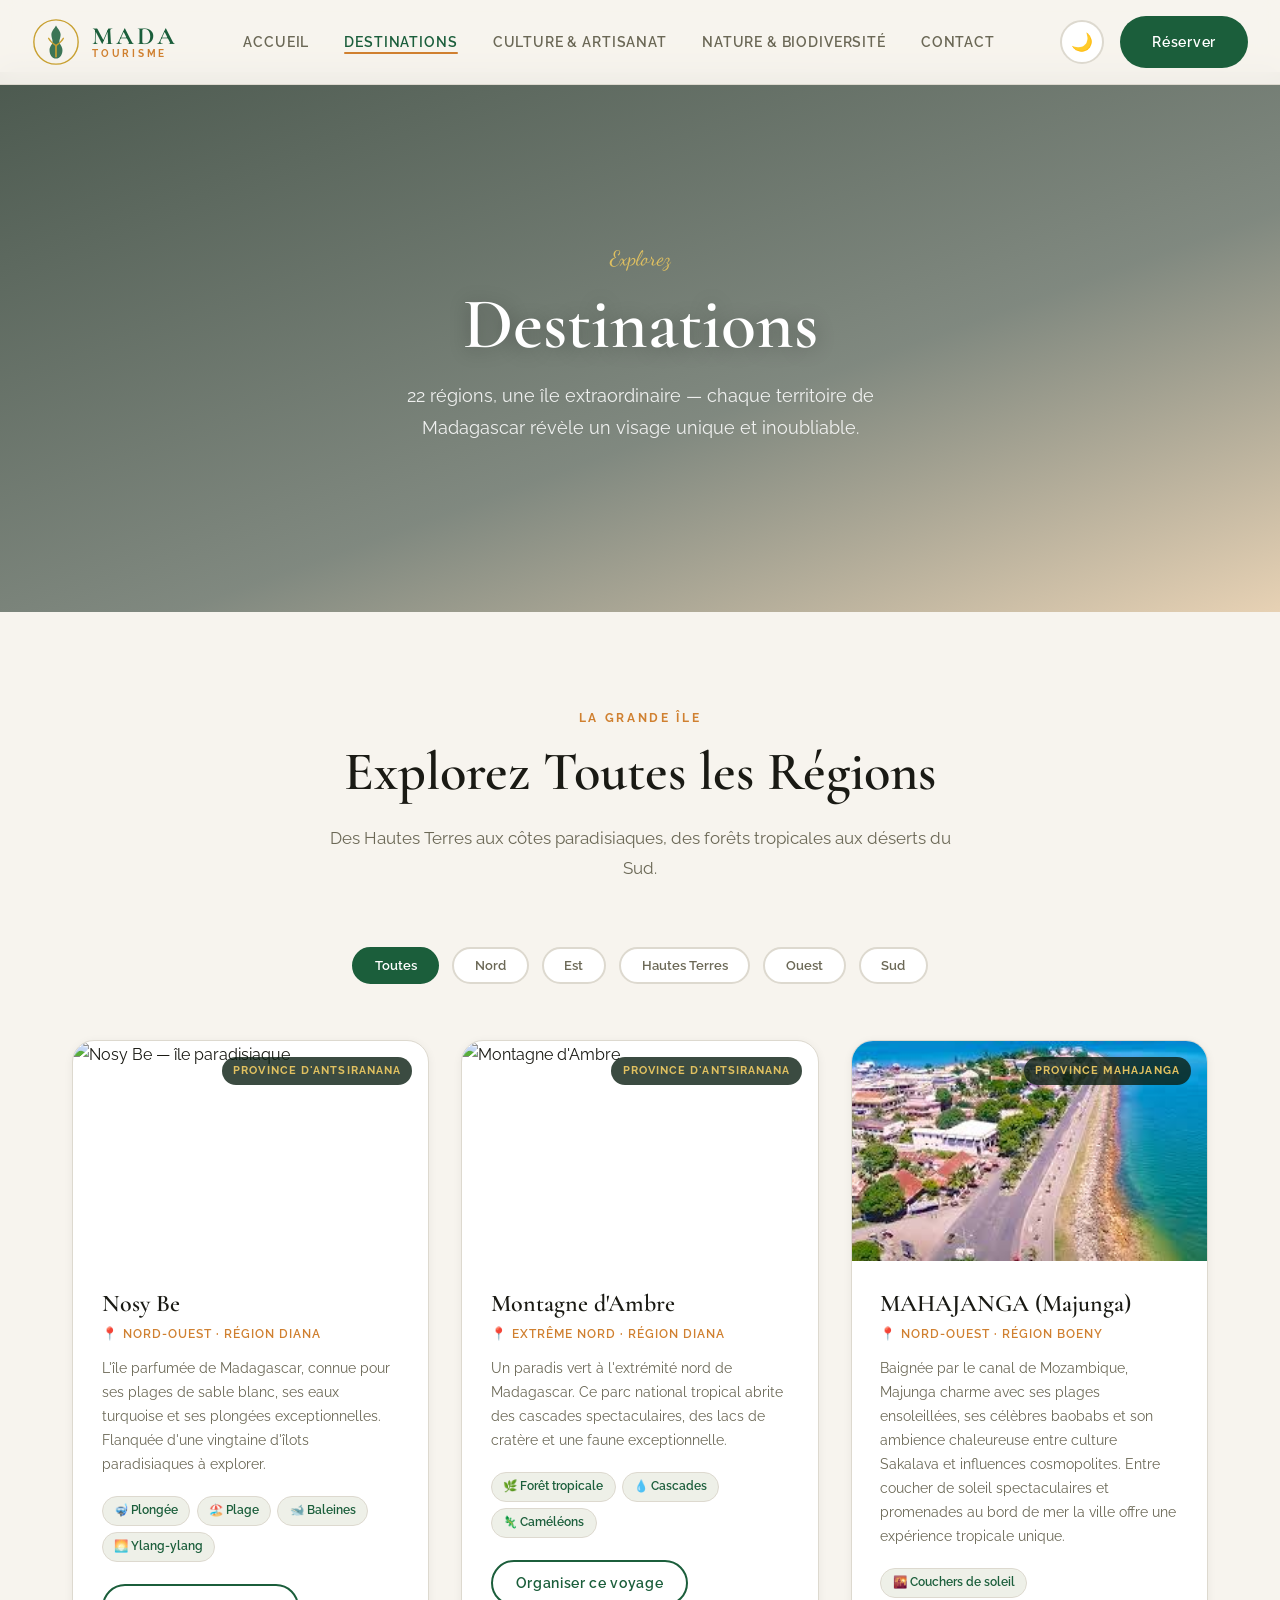
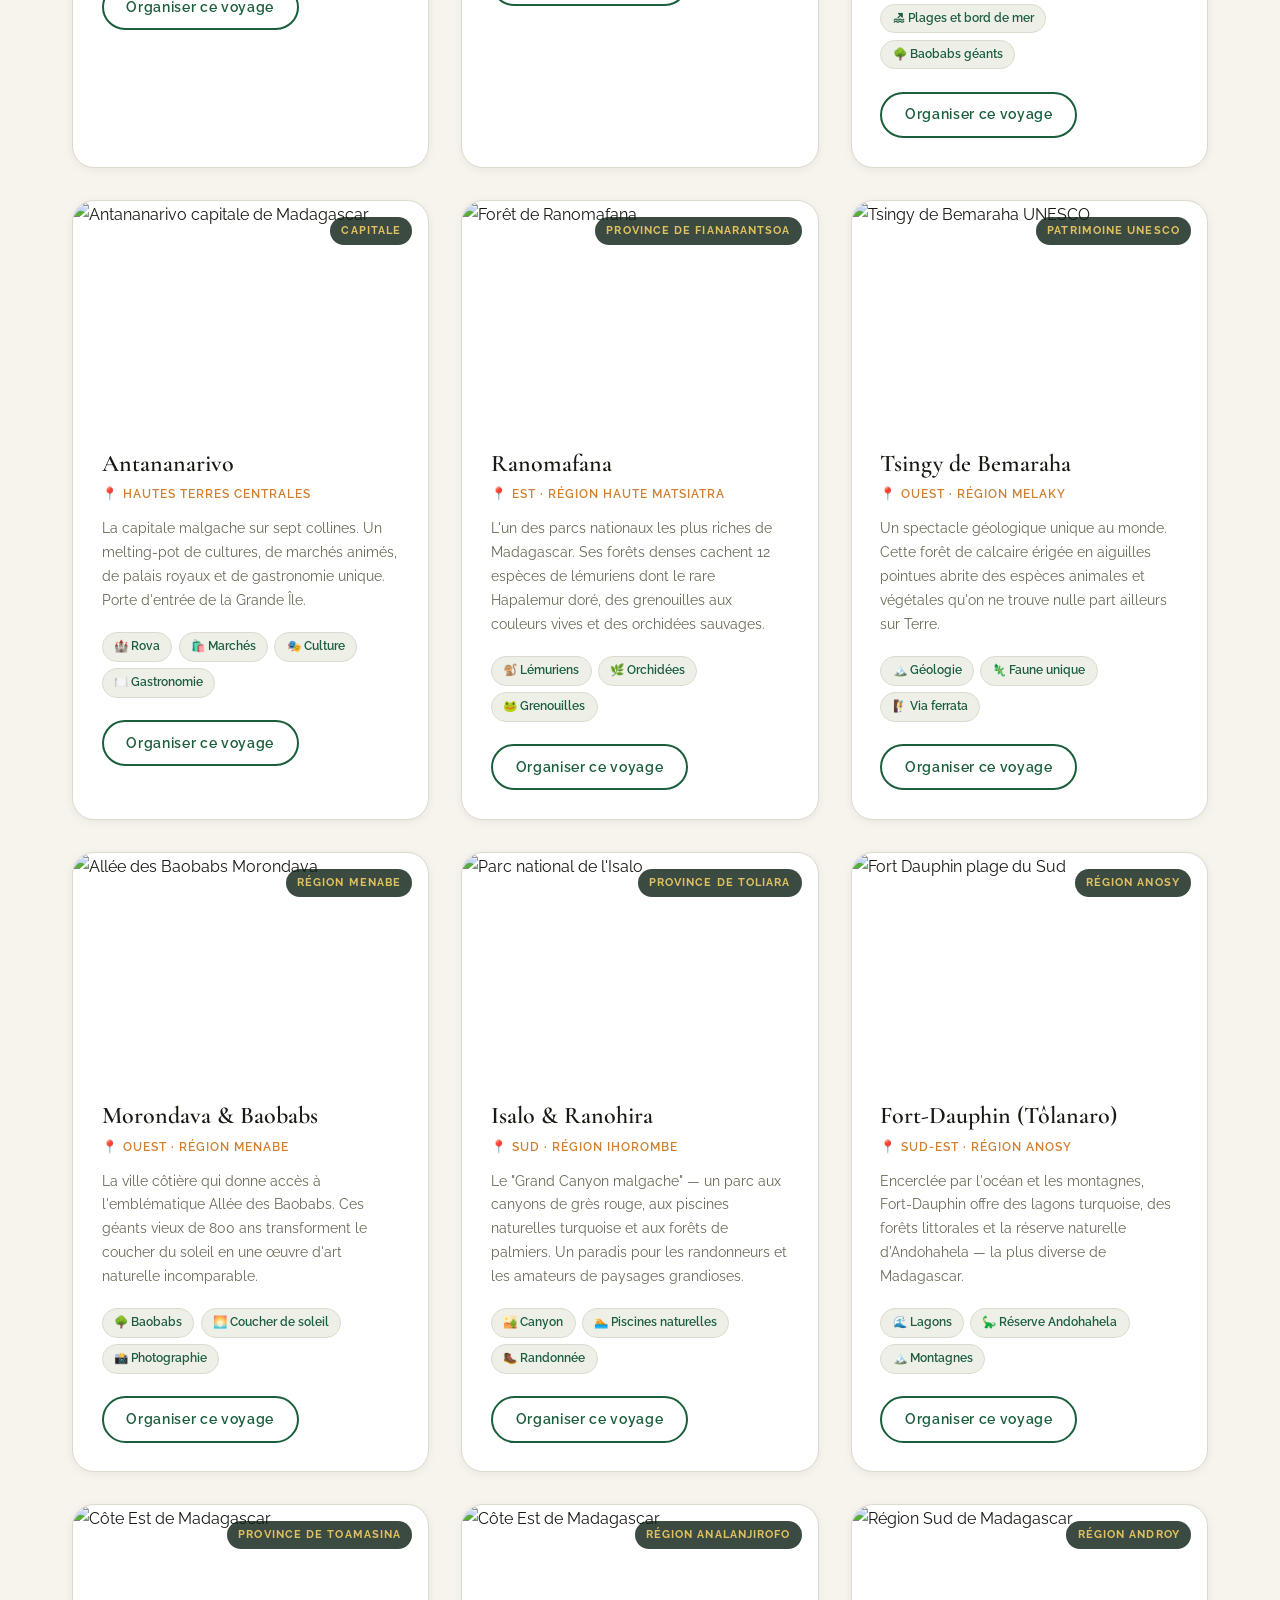
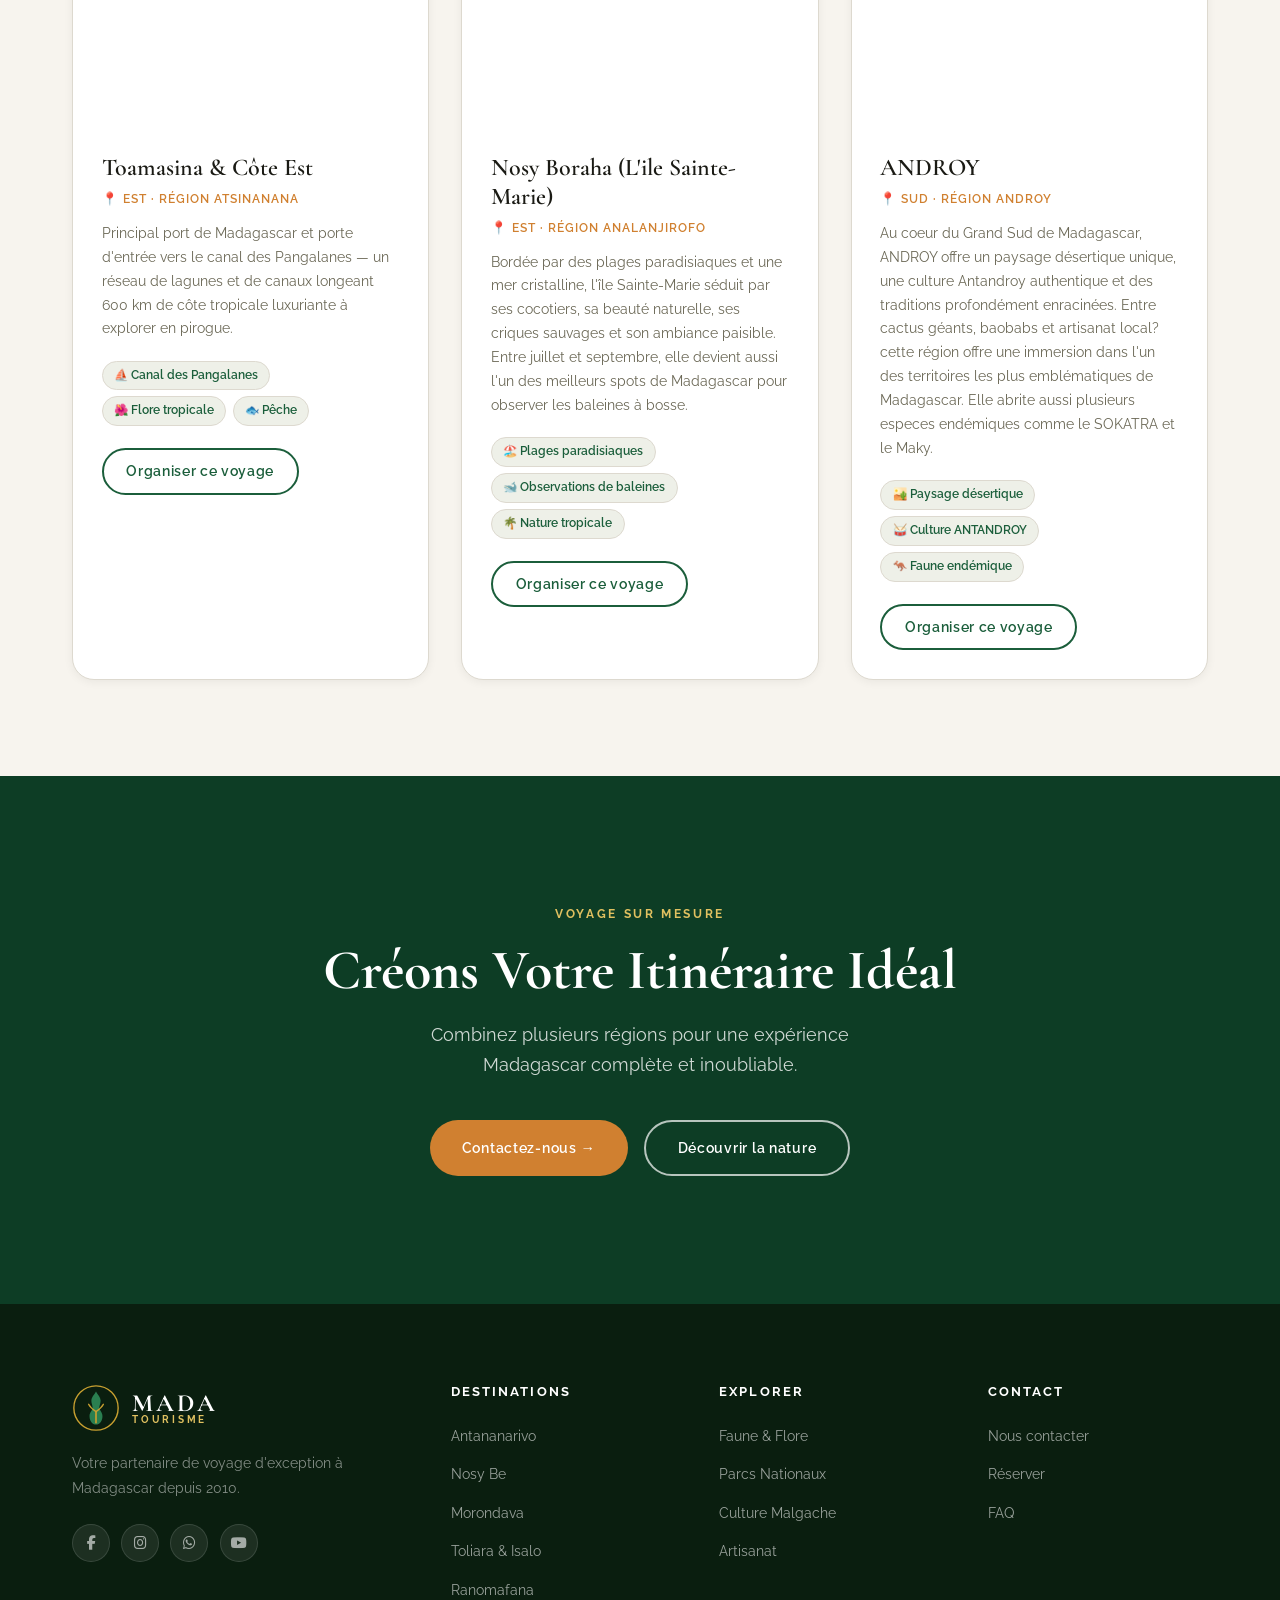
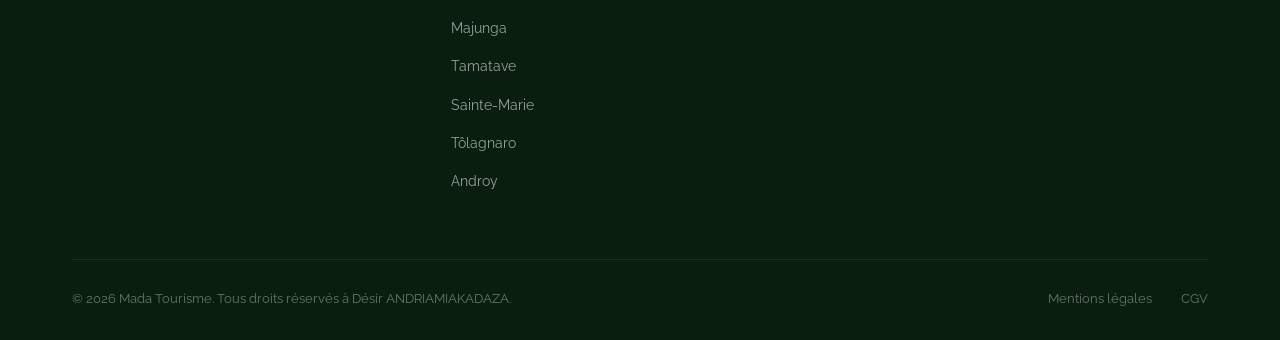
==== commit 68497758: "Update Destination.html" ====
--- a/Destination.html
+++ b/Destination.html
@@ -28,14 +28,14 @@
       </a>
       <ul class="nav-links">
         <li><a href="index.html">Accueil</a></li>
-        <li><a href="destinations.html" class="active">Destinations</a></li>
-        <li><a href="culture.html">Culture &amp; Artisanat</a></li>
-        <li><a href="nature.html">Nature &amp; Biodiversité</a></li>
-        <li><a href="contact.html">Contact</a></li>
+        <li><a href="Destinations.html" class="active">Destinations</a></li>
+        <li><a href="Culture.html">Culture &amp; Artisanat</a></li>
+        <li><a href="Nature.html">Nature &amp; Biodiversité</a></li>
+        <li><a href="Contact.html">Contact</a></li>
       </ul>
       <div class="nav-actions">
         <button class="theme-toggle" aria-label="Mode nuit">🌙</button>
-        <a href="contact.html" class="btn btn-primary">Réserver</a>
+        <a href="Contact.html" class="btn btn-primary">Réserver</a>
         <button class="menu-toggle"><span></span><span></span><span></span></button>
       </div>
     </div>
@@ -43,10 +43,10 @@
 
   <nav class="mobile-menu">
     <a href="index.html">Accueil</a>
-    <a href="destinations.html" class="active">Destinations</a>
-    <a href="culture.html">Culture &amp; Artisanat</a>
-    <a href="nature.html">Nature &amp; Biodiversité</a>
-    <a href="contact.html">Contact &amp; Réserver</a>
+    <a href="Destinations.html" class="active">Destinations</a>
+    <a href="Culture.html">Culture &amp; Artisanat</a>
+    <a href="Nature.html">Nature &amp; Biodiversité</a>
+    <a href="Contact.html">Contact &amp; Réserver</a>
     <button class="theme-toggle" style="margin-top:1rem;">🌙</button>
   </nav>
 
@@ -99,7 +99,7 @@
               <span class="highlight-tag">🐋 Baleines</span>
               <span class="highlight-tag">🌅 Ylang-ylang</span>
             </div>
-            <a href="contact.html" class="btn btn-outline-dark" style="font-size:0.85rem;padding:0.6rem 1.4rem;">Organiser ce voyage</a>
+            <a href="Contact.html" class="btn btn-outline-dark" style="font-size:0.85rem;padding:0.6rem 1.4rem;">Organiser ce voyage</a>
           </div>
         </article>
 
@@ -119,7 +119,7 @@
               <span class="highlight-tag">💧 Cascades</span>
               <span class="highlight-tag">🦎 Caméléons</span>
             </div>
-            <a href="contact.html" class="btn btn-outline-dark" style="font-size:0.85rem;padding:0.6rem 1.4rem;">Organiser ce voyage</a>
+            <a href="Contact.html" class="btn btn-outline-dark" style="font-size:0.85rem;padding:0.6rem 1.4rem;">Organiser ce voyage</a>
           </div>
         </article>
 
@@ -131,7 +131,7 @@
             <span class="region-province-badge">Province MAHAJANGA</span>
           </div>
           <div class="region-body">
-            <h3 class="region-name">MAHAJANGA (MAjunga)</h3>
+            <h3 class="region-name">MAHAJANGA (Majunga)</h3>
             <p class="region-location">📍 Nord-Ouest · Région Boeny</p>
             <p class="region-desc">Baignée par le canal de Mozambique, Majunga charme avec ses plages ensoleillées, ses célèbres baobabs et son ambience chaleureuse entre culture Sakalava et influences cosmopolites. Entre coucher de soleil spectaculaires et promenades au bord de mer la ville offre une expérience tropicale unique.</p>
             <div class="region-highlights">
@@ -139,7 +139,7 @@
               <span class="highlight-tag">🏖 Plages et bord de mer</span>
               <span class="highlight-tag">🌳 Baobabs géants</span>
             </div>
-            <a href="contact.html" class="btn btn-outline-dark" style="font-size:0.85rem;padding:0.6rem 1.4rem;">Organiser ce voyage</a>
+            <a href="Contact.html" class="btn btn-outline-dark" style="font-size:0.85rem;padding:0.6rem 1.4rem;">Organiser ce voyage</a>
           </div>
         </article>
 
@@ -160,7 +160,7 @@
               <span class="highlight-tag">🎭 Culture</span>
               <span class="highlight-tag">🍽️ Gastronomie</span>
             </div>
-            <a href="contact.html" class="btn btn-outline-dark" style="font-size:0.85rem;padding:0.6rem 1.4rem;">Organiser ce voyage</a>
+            <a href="Contact.html" class="btn btn-outline-dark" style="font-size:0.85rem;padding:0.6rem 1.4rem;">Organiser ce voyage</a>
           </div>
         </article>
 
@@ -180,7 +180,7 @@
               <span class="highlight-tag">🌿 Orchidées</span>
               <span class="highlight-tag">🐸 Grenouilles</span>
             </div>
-            <a href="contact.html" class="btn btn-outline-dark" style="font-size:0.85rem;padding:0.6rem 1.4rem;">Organiser ce voyage</a>
+            <a href="Contact.html" class="btn btn-outline-dark" style="font-size:0.85rem;padding:0.6rem 1.4rem;">Organiser ce voyage</a>
           </div>
         </article>
 
@@ -220,7 +220,7 @@
               <span class="highlight-tag">🌅 Coucher de soleil</span>
               <span class="highlight-tag">📸 Photographie</span>
             </div>
-            <a href="contact.html" class="btn btn-outline-dark" style="font-size:0.85rem;padding:0.6rem 1.4rem;">Organiser ce voyage</a>
+            <a href="Contact.html" class="btn btn-outline-dark" style="font-size:0.85rem;padding:0.6rem 1.4rem;">Organiser ce voyage</a>
           </div>
         </article>
 
@@ -240,7 +240,7 @@
               <span class="highlight-tag">🏊 Piscines naturelles</span>
               <span class="highlight-tag">🥾 Randonnée</span>
             </div>
-            <a href="contact.html" class="btn btn-outline-dark" style="font-size:0.85rem;padding:0.6rem 1.4rem;">Organiser ce voyage</a>
+            <a href="Contact.html" class="btn btn-outline-dark" style="font-size:0.85rem;padding:0.6rem 1.4rem;">Organiser ce voyage</a>
           </div>
         </article>
 
@@ -260,7 +260,7 @@
               <span class="highlight-tag">🦕 Réserve Andohahela</span>
               <span class="highlight-tag">🏔️ Montagnes</span>
             </div>
-            <a href="contact.html" class="btn btn-outline-dark" style="font-size:0.85rem;padding:0.6rem 1.4rem;">Organiser ce voyage</a>
+            <a href="Contact.html" class="btn btn-outline-dark" style="font-size:0.85rem;padding:0.6rem 1.4rem;">Organiser ce voyage</a>
           </div>
         </article>
 
@@ -280,7 +280,7 @@
               <span class="highlight-tag">🌺 Flore tropicale</span>
               <span class="highlight-tag">🐟 Pêche</span>
             </div>
-            <a href="contact.html" class="btn btn-outline-dark" style="font-size:0.85rem;padding:0.6rem 1.4rem;">Organiser ce voyage</a>
+            <a href="Contact.html" class="btn btn-outline-dark" style="font-size:0.85rem;padding:0.6rem 1.4rem;">Organiser ce voyage</a>
           </div>
         </article>
 
@@ -300,12 +300,12 @@
               <span class="highlight-tag">🐋 Observations de baleines</span>
               <span class="highlight-tag">🌴 Nature tropicale</span>
             </div>
-            <a href="contact.html" class="btn btn-outline-dark" style="font-size:0.85rem;padding:0.6rem 1.4rem;">Organiser ce voyage</a>
+            <a href="Contact.html" class="btn btn-outline-dark" style="font-size:0.85rem;padding:0.6rem 1.4rem;">Organiser ce voyage</a>
           </div>
         </article>
 
            <!-- Région ANDROY -->
-        <article class="region-card reveal reveal-delay-2" data-region="est">
+        <article class="region-card reveal reveal-delay-2" data-region="ouest">
           <div class="region-img-wrap">
             <img src="https://www.tracedirecte.com/media/original_images/lemurien-queue-blanche.jpg.1920x1200_q85_format-jpg_upscale.jpg"
                  alt="Région Sud de Madagascar" class="region-img" loading="lazy" />
@@ -320,7 +320,7 @@
               <span class="highlight-tag">🥁 Culture ANTANDROY</span>
               <span class="highlight-tag">🦘 Faune endémique</span>
             </div>
-            <a href="contact.html" class="btn btn-outline-dark" style="font-size:0.85rem;padding:0.6rem 1.4rem;">Organiser ce voyage</a>
+            <a href="Contact.html" class="btn btn-outline-dark" style="font-size:0.85rem;padding:0.6rem 1.4rem;">Organiser ce voyage</a>
           </div>
         </article>
         
@@ -338,8 +338,8 @@
         <h2>Créons Votre Itinéraire Idéal</h2>
         <p>Combinez plusieurs régions pour une expérience Madagascar complète et inoubliable.</p>
         <div class="cta-btns">
-          <a href="contact.html" class="btn btn-secondary">Contactez-nous →</a>
-          <a href="nature.html" class="btn btn-outline">Découvrir la nature</a>
+          <a href="Contact.html" class="btn btn-secondary">Contactez-nous →</a>
+          <a href="Nature.html" class="btn btn-outline">Découvrir la nature</a>
         </div>
       </div>
     </div>
@@ -397,18 +397,18 @@
         <div class="footer-col">
           <h4>Explorer</h4>
           <ul>
-            <li><a href="nature.html">Faune &amp; Flore</a></li>
-            <li><a href="nature.html">Parcs Nationaux</a></li>
-            <li><a href="culture.html">Culture Malgache</a></li>
-            <li><a href="culture.html">Artisanat</a></li>
+            <li><a href="Nature.html">Faune &amp; Flore</a></li>
+            <li><a href="Nature.html">Parcs Nationaux</a></li>
+            <li><a href="Culture.html">Culture Malgache</a></li>
+            <li><a href="Culture.html">Artisanat</a></li>
           </ul>
         </div>
         <div class="footer-col">
           <h4>Contact</h4>
           <ul>
-            <li><a href="contact.html">Nous contacter</a></li>
-            <li><a href="contact.html">Réserver</a></li>
-            <li><a href="contact.html#faq">FAQ</a></li>
+            <li><a href="Contact.html">Nous contacter</a></li>
+            <li><a href="Contact.html">Réserver</a></li>
+            <li><a href="Contact.html#faq">FAQ</a></li>
           </ul>
         </div>
       </div>
--- a/Style.css
+++ b/Style.css
@@ -2190,4 +2190,33 @@
   .calculator-result {
     grid-template-columns: 1fr;
   }
+}
+
+@media(max-width:768px){
+
+  .navbar-inner{
+    padding:1rem;
+  }
+
+  .nav-links{
+    display:none;
+  }
+
+  .menu-toggle{
+    display:flex;
+  }
+
+  .welcome-grid,
+  .destinations-grid,
+  .stats-grid{
+    grid-template-columns:1fr;
+  }
+
+  .page-hero{
+    height:50vh;
+  }
+
+  .slide-content h2{
+    font-size:2rem;
+  }
 }
